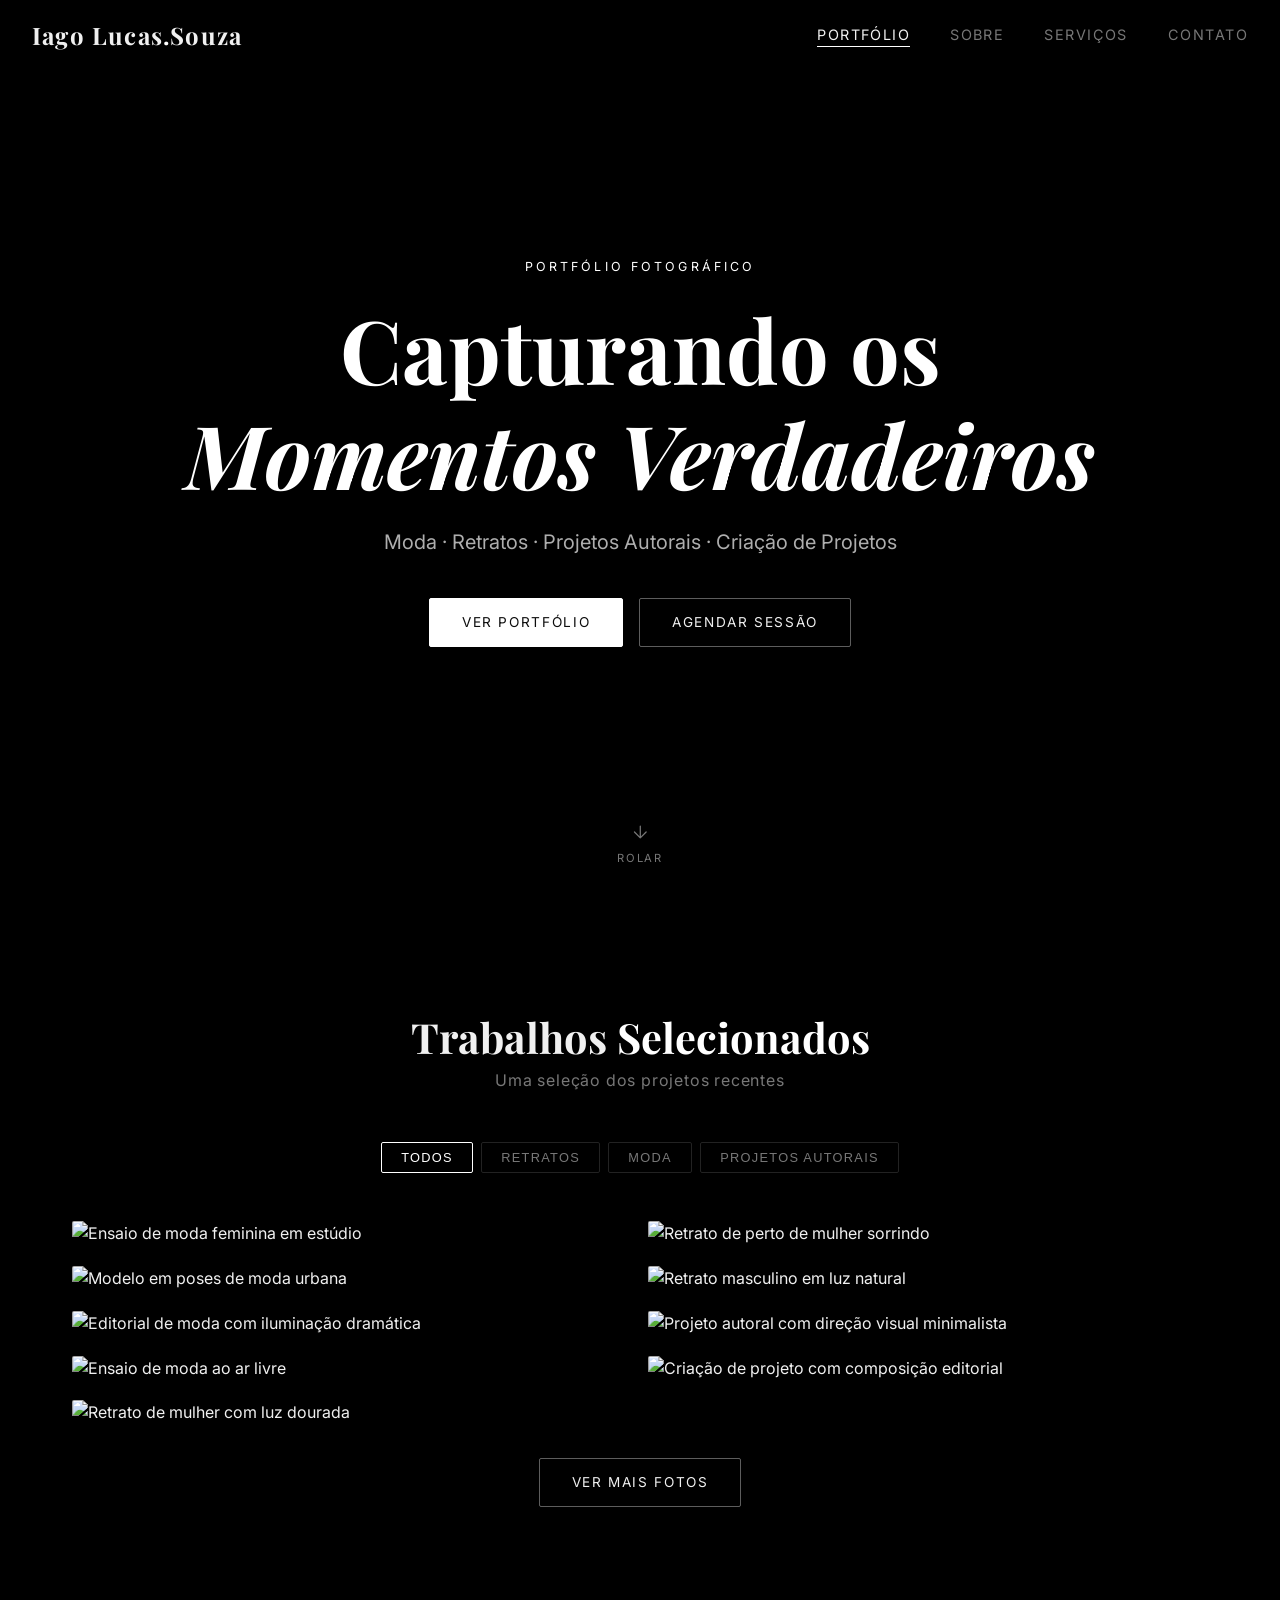
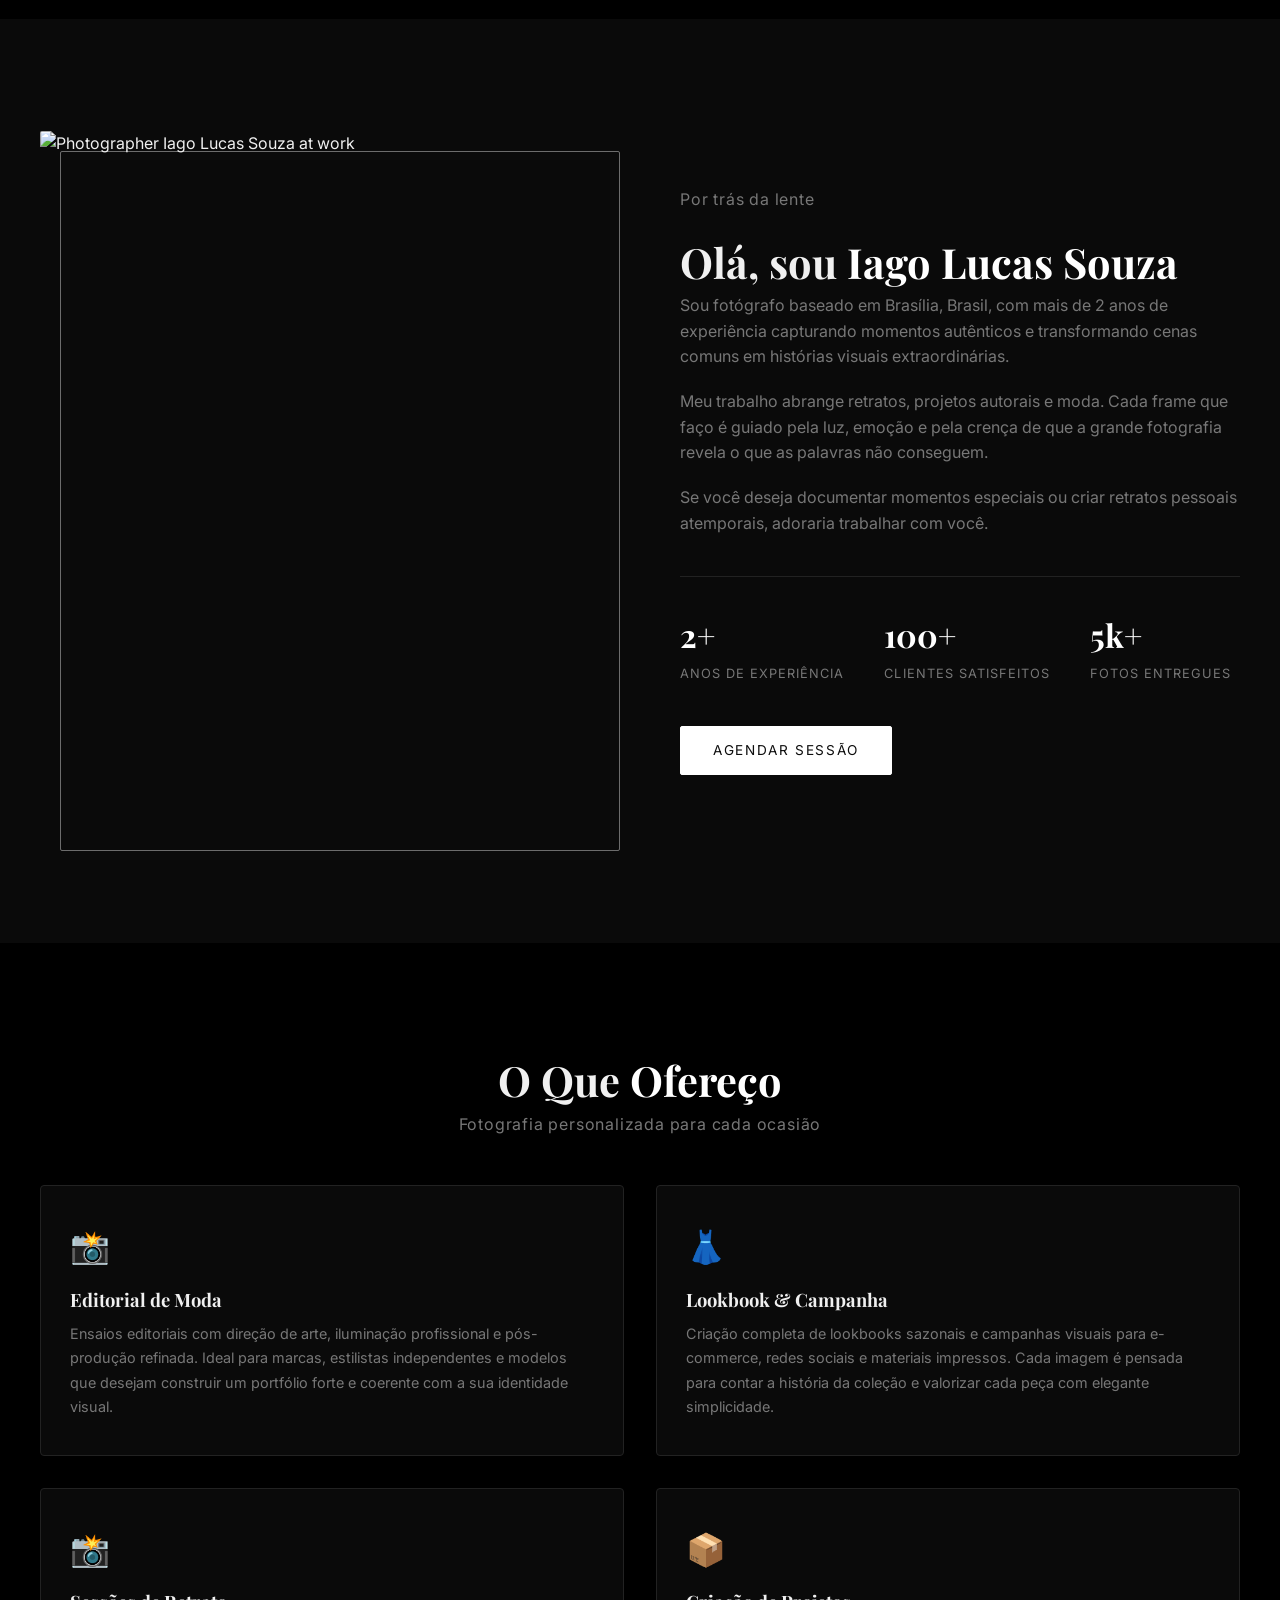
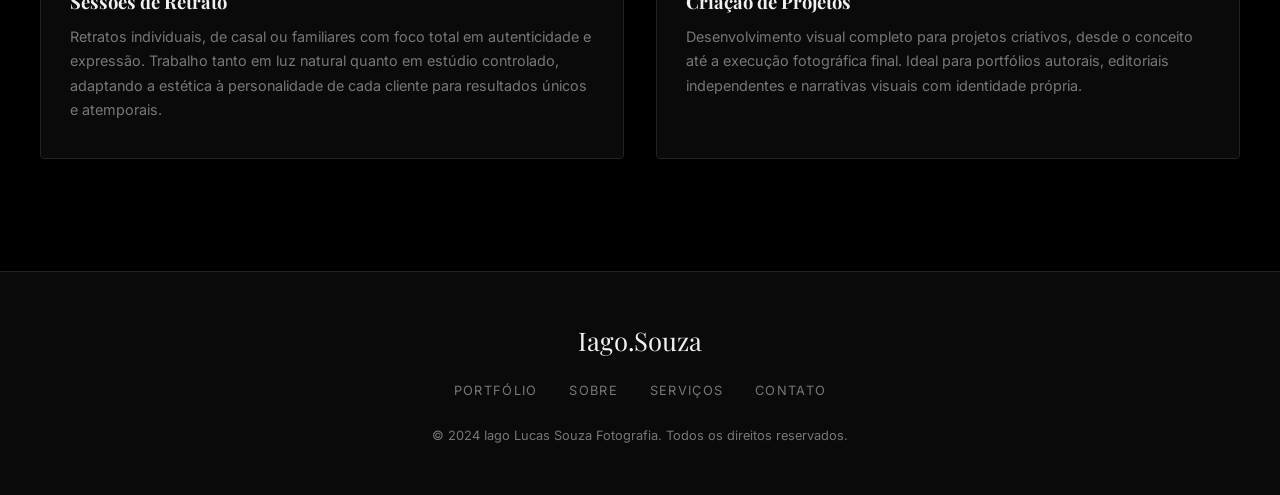
==== index.html @ e319b51b "port" ====
<!DOCTYPE html>
<html lang="pt-BR">
<head>
  <meta charset="UTF-8" />
  <meta name="viewport" content="width=device-width, initial-scale=1.0" />
  <meta name="description" content="Iago Lucas Souza Fotografia — especializado em fotografia de moda, retratos, projetos autorais e criação de projetos." />
  <title>Iago Souza Retratos</title>
  <link rel="preconnect" href="https://fonts.googleapis.com" />
  <link rel="preconnect" href="https://fonts.gstatic.com" crossorigin />
  <link href="https://fonts.googleapis.com/css2?family=Playfair+Display:ital,wght@0,700;1,400&family=Inter:wght@300;400;500&display=swap" rel="stylesheet" />
  <link rel="stylesheet" href="css/style.css" />
</head>
<body>

  <!-- ============================
       Navigation
       ============================ -->
  <nav class="navbar" id="navbar" aria-label="Navegação principal">
    <a href="index.html" class="navbar__logo">Iago Lucas<span>.</span>Souza</a>
    <ul class="navbar__links" id="navLinks" role="list">
      <li><a href="index.html" class="active">Portfólio</a></li>
      <li><a href="#about">Sobre</a></li>
      <li><a href="#services">Serviços</a></li>
      <li><a href="contact.html">Contato</a></li>
    </ul>
    <button class="navbar__toggle" id="navToggle" aria-label="Alternar menu" aria-expanded="false">
      <span></span><span></span><span></span>
    </button>
  </nav>

  <!-- ============================
       Hero
       ============================ -->
  <header class="hero" id="home">
    <div class="hero__bg" role="img" aria-label="Imagem de fundo com câmera e equipamentos fotográficos"></div>
    <div class="hero__content">
      <p class="hero__eyebrow">Portfólio Fotográfico</p>
      <h1 class="hero__title">Capturando os<br /><em>Momentos Verdadeiros</em></h1>
      <p class="hero__tagline">Moda · Retratos · Projetos Autorais · Criação de Projetos</p>
      <div class="hero__cta">
        <a href="#portfolio" class="btn btn--primary">Ver Portfólio</a>
        <a href="contact.html" class="btn btn--outline">Agendar Sessão</a>
      </div>
    </div>
    <div class="hero__scroll-hint" aria-hidden="true">
      <svg xmlns="http://www.w3.org/2000/svg" viewBox="0 0 24 24" fill="none" stroke-width="1.5" stroke-linecap="round" stroke-linejoin="round">
        <path d="M12 5v14M5 12l7 7 7-7"/>
      </svg>
      <span>Rolar</span>
    </div>
  </header>

  <!-- ============================
       Portfolio Gallery
       ============================ -->
  <section id="portfolio" aria-labelledby="portfolio-title">
    <div class="section">
      <div class="section__header">
        <h2 class="section-title" id="portfolio-title">Trabalhos <span class="accent">Selecionados</span></h2>
        <p class="section-subtitle">Uma seleção dos projetos recentes</p>
      </div>

      <div class="gallery-filter" role="group" aria-label="Filtrar galeria por categoria">
        <button class="gallery-filter__btn active" data-filter="all">Todos</button>
        <button class="gallery-filter__btn" data-filter="portrait">Retratos</button>
        <button class="gallery-filter__btn" data-filter="fashion">Moda</button>
        <button class="gallery-filter__btn" data-filter="authorial">Projetos Autorais</button>
      </div>

      <div class="gallery-grid" id="galleryGrid">

        <div class="gallery-item" data-category="fashion">
          <img src="https://images.unsplash.com/photo-1509631179647-0177331693ae?w=700&auto=format&fit=crop" alt="Ensaio de moda feminina em estúdio" loading="lazy" />
          <div class="gallery-item__overlay">
            <h3>Alta Costura</h3>
            <span>Moda</span>
          </div>
        </div>

        <div class="gallery-item" data-category="fashion">
          <img src="https://images.unsplash.com/photo-1515886657613-9f3515b0c78f?w=700&auto=format&fit=crop" alt="Modelo em poses de moda urbana" loading="lazy" />
          <div class="gallery-item__overlay">
            <h3>Moda Urbana</h3>
            <span>Moda</span>
          </div>
        </div>

        <div class="gallery-item" data-category="fashion">
          <img src="https://images.unsplash.com/photo-1469334031218-e382a71b716b?w=700&auto=format&fit=crop" alt="Editorial de moda com iluminação dramática" loading="lazy" />
          <div class="gallery-item__overlay">
            <h3>Editorial Noir</h3>
            <span>Moda</span>
          </div>
        </div>

        <div class="gallery-item" data-category="fashion">
          <img src="https://images.unsplash.com/photo-1558769132-cb1aea458c5e?w=700&auto=format&fit=crop" alt="Ensaio de moda ao ar livre" loading="lazy" />
          <div class="gallery-item__overlay">
            <h3>Moda ao Ar Livre</h3>
            <span>Moda</span>
          </div>
        </div>

        <div class="gallery-item" data-category="portrait">
          <img src="https://images.unsplash.com/photo-1531746020798-e6953c6e8e04?w=700&auto=format&fit=crop" alt="Retrato de mulher com luz dourada" loading="lazy" />
          <div class="gallery-item__overlay">
            <h3>Hora Dourada</h3>
            <span>Retrato</span>
          </div>
        </div>

        <div class="gallery-item" data-category="portrait">
          <img src="https://images.unsplash.com/photo-1438761681033-6461ffad8d80?w=700&auto=format&fit=crop" alt="Retrato de perto de mulher sorrindo" loading="lazy" />
          <div class="gallery-item__overlay">
            <h3>Radiância</h3>
            <span>Retrato</span>
          </div>
        </div>

        <div class="gallery-item" data-category="portrait">
          <img src="https://images.unsplash.com/photo-1506794778202-cad84cf45f1d?w=700&auto=format&fit=crop" alt="Retrato masculino em luz natural" loading="lazy" />
          <div class="gallery-item__overlay">
            <h3>Luz Natural</h3>
            <span>Retrato</span>
          </div>
        </div>

        <div class="gallery-item" data-category="authorial">
          <img src="https://images.unsplash.com/photo-1523275335684-37898b6baf30?w=700&auto=format&fit=crop" alt="Projeto autoral com direção visual minimalista" loading="lazy" />
          <div class="gallery-item__overlay">
            <h3>Projeto Autoral I</h3>
            <span>Projetos Autorais</span>
          </div>
        </div>

        <div class="gallery-item" data-category="authorial">
          <img src="https://images.unsplash.com/photo-1585386959984-a4155224a1ad?w=700&auto=format&fit=crop" alt="Criação de projeto com composição editorial" loading="lazy" />
          <div class="gallery-item__overlay">
            <h3>Criação de Projeto I</h3>
            <span>Criação de Projetos</span>
          </div>
        </div>

      </div><!-- /.gallery-grid -->

      <div class="portfolio-more">
        <a href="portfolio-2.html" class="btn btn--outline">Ver Mais Fotos</a>
      </div>
    </div><!-- /.section -->
  </section>

  <!-- ============================
       About Section
       ============================ -->
  <section id="about" class="about" aria-labelledby="about-title">
    <div class="about__inner">

      <div class="about__image-wrap">
        <img src="https://images.unsplash.com/photo-1542038784456-1ea8e935640e?w=800&auto=format&fit=crop" alt="Photographer Iago Lucas Souza at work" loading="lazy" />
      </div>

      <div class="about__text">
        <p class="section-subtitle">Por trás da lente</p>
        <h2 class="section-title" id="about-title">Olá, sou <span class="accent">Iago Lucas Souza</span></h2>
        <p>Sou fotógrafo baseado em Brasília, Brasil, com mais de 2 anos de experiência capturando momentos autênticos e transformando cenas comuns em histórias visuais extraordinárias.</p>
        <p>Meu trabalho abrange retratos, projetos autorais e moda. Cada frame que faço é guiado pela luz, emoção e pela crença de que a grande fotografia revela o que as palavras não conseguem.</p>
        <p>Se você deseja documentar momentos especiais ou criar retratos pessoais atemporais, adoraria trabalhar com você.</p>

        <div class="about__stats">
          <div class="about__stat">
            <strong>2+</strong>
            <span>Anos de Experiência</span>
          </div>
          <div class="about__stat">
            <strong>100+</strong>
            <span>Clientes Satisfeitos</span>
          </div>
          <div class="about__stat">
            <strong>5k+</strong>
            <span>Fotos Entregues</span>
          </div>
        </div>

        <a href="contact.html" class="btn btn--primary">Agendar Sessão</a>
      </div>

    </div>
  </section>

  <!-- ============================
       Services Section
       ============================ -->
  <section id="services" class="services" aria-labelledby="services-title">
    <div class="services__inner">
      <div class="section__header">
        <h2 class="section-title" id="services-title">O Que <span class="accent">Ofereço</span></h2>
        <p class="section-subtitle">Fotografia personalizada para cada ocasião</p>
      </div>

      <div class="services__grid">
        <div class="service-card">
          <div class="service-card__icon" aria-hidden="true">📸</div>
          <h3>Editorial de Moda</h3>
          <p>Ensaios editoriais com direção de arte, iluminação profissional e pós-produção refinada. Ideal para marcas, estilistas independentes e modelos que desejam construir um portfólio forte e coerente com a sua identidade visual.</p>
        </div>
        <div class="service-card">
          <div class="service-card__icon" aria-hidden="true">👗</div>
          <h3>Lookbook &amp; Campanha</h3>
          <p>Criação completa de lookbooks sazonais e campanhas visuais para e-commerce, redes sociais e materiais impressos. Cada imagem é pensada para contar a história da coleção e valorizar cada peça com elegante simplicidade.</p>
        </div>
        <div class="service-card">
          <div class="service-card__icon" aria-hidden="true">📸</div>
          <h3>Sessões de Retrato</h3>
          <p>Retratos individuais, de casal ou familiares com foco total em autenticidade e expressão. Trabalho tanto em luz natural quanto em estúdio controlado, adaptando a estética à personalidade de cada cliente para resultados únicos e atemporais.</p>
        </div>
        <div class="service-card">
          <div class="service-card__icon" aria-hidden="true">📦</div>
          <h3>Criação de Projetos</h3>
          <p>Desenvolvimento visual completo para projetos criativos, desde o conceito até a execução fotográfica final. Ideal para portfólios autorais, editoriais independentes e narrativas visuais com identidade própria.</p>
        </div>
      </div>
    </div>
  </section>

  <!-- ============================
       Footer
       ============================ -->
  <footer>
    <div class="footer__inner">
      <p class="footer__logo">Iago<span>.</span>Souza</p>
      <ul class="footer__links" role="list">
        <li><a href="index.html">Portfólio</a></li>
        <li><a href="#about">Sobre</a></li>
        <li><a href="#services">Serviços</a></li>
        <li><a href="contact.html">Contato</a></li>
      </ul>
      <p class="footer__copy">&copy; 2024 Iago Lucas Souza Fotografia. Todos os direitos reservados.</p>
    </div>
  </footer>

  <div class="lightbox" id="lightbox" aria-hidden="true" role="dialog" aria-label="Visualizacao de imagem em tela inteira">
    <button class="lightbox__close" id="lightboxClose" aria-label="Fechar visualizacao">&times;</button>
    <img class="lightbox__image" id="lightboxImage" src="" alt="" />
  </div>

  <script src="js/main.js"></script>
</body>
</html>
---- css/style.css ----
/* ===================================================
   Photography Portfolio — Global Styles
   =================================================== */

/* --- Reset & base --- */
*, *::before, *::after {
  box-sizing: border-box;
  margin: 0;
  padding: 0;
}

:root {
  --color-bg: #000000;
  --color-surface: #0a0a0a;
  --color-accent: #ffffff;
  --color-text: #f0f0f0;
  --color-muted: #777;
  --color-border: #222222;
  --font-heading: 'Playfair Display', Georgia, serif;
  --font-body: 'Inter', 'Helvetica Neue', Arial, sans-serif;
  --max-width: 1200px;
  --nav-height: 70px;
  --transition: 0.3s ease;
}

html {
  scroll-behavior: smooth;
}

body {
  background-color: var(--color-bg);
  color: var(--color-text);
  font-family: var(--font-body);
  font-size: 16px;
  line-height: 1.6;
  min-height: 100vh;
}

img {
  display: block;
  max-width: 100%;
}

a {
  color: inherit;
  text-decoration: none;
}

ul {
  list-style: none;
}

/* ===================================================
   Typography helpers
   =================================================== */
h1, h2, h3, h4 {
  font-family: var(--font-heading);
  font-weight: 700;
  line-height: 1.2;
}

.section-title {
  font-size: clamp(1.8rem, 4vw, 2.6rem);
  color: var(--color-text);
  margin-bottom: 0.4rem;
}

.section-subtitle {
  color: var(--color-muted);
  font-size: 1rem;
  margin-bottom: 3rem;
  letter-spacing: 0.05em;
}

.accent {
  color: var(--color-accent);
}

/* ===================================================
   Navigation
   =================================================== */
.navbar {
  position: fixed;
  top: 0;
  left: 0;
  width: 100%;
  height: var(--nav-height);
  display: flex;
  align-items: center;
  justify-content: space-between;
  padding: 0 2rem;
  z-index: 1000;
  transition: background var(--transition), box-shadow var(--transition);
}

.navbar.scrolled {
  background: rgba(0, 0, 0, 0.97);
  box-shadow: 0 2px 24px rgba(0,0,0,0.9);
}

.navbar__logo {
  font-family: var(--font-heading);
  font-size: 1.5rem;
  font-weight: 700;
  letter-spacing: 0.05em;
  color: var(--color-text);
}

.navbar__logo span {
  color: var(--color-accent);
}

.navbar__links {
  display: flex;
  gap: 2.5rem;
  align-items: center;
}

.navbar__links a {
  font-size: 0.9rem;
  letter-spacing: 0.1em;
  text-transform: uppercase;
  color: var(--color-muted);
  transition: color var(--transition);
  position: relative;
}

.navbar__links a::after {
  content: '';
  position: absolute;
  bottom: -4px;
  left: 0;
  width: 0;
  height: 1px;
  background: var(--color-accent);
  transition: width var(--transition);
}

.navbar__links a:hover,
.navbar__links a.active {
  color: var(--color-text);
}

.navbar__links a:hover::after,
.navbar__links a.active::after {
  width: 100%;
}

/* Hamburger */
.navbar__toggle {
  display: none;
  flex-direction: column;
  gap: 5px;
  cursor: pointer;
  background: none;
  border: none;
  padding: 4px;
}

.navbar__toggle span {
  display: block;
  width: 24px;
  height: 2px;
  background: var(--color-text);
  transition: transform var(--transition), opacity var(--transition);
}

.navbar__toggle.open span:nth-child(1) {
  transform: translateY(7px) rotate(45deg);
}

.navbar__toggle.open span:nth-child(2) {
  opacity: 0;
}

.navbar__toggle.open span:nth-child(3) {
  transform: translateY(-7px) rotate(-45deg);
}

/* ===================================================
   Hero Section
   =================================================== */
.hero {
  position: relative;
  height: 100vh;
  min-height: 560px;
  display: flex;
  align-items: center;
  justify-content: center;
  overflow: hidden;
  text-align: center;
}

.hero__bg {
  position: absolute;
  inset: 0;
  background:
    linear-gradient(to bottom, rgba(0,0,0,0.45) 0%, rgba(0,0,0,0.65) 60%, rgba(0,0,0,0.97) 100%),
    url('https://images.unsplash.com/photo-1516035069371-29a1b244cc32?w=1600&auto=format&fit=crop') center/cover no-repeat;
}

.hero__content {
  position: relative;
  z-index: 1;
  padding: 0 1.5rem;
}

.hero__eyebrow {
  display: inline-block;
  font-size: 0.78rem;
  letter-spacing: 0.25em;
  text-transform: uppercase;
  color: var(--color-accent);
  margin-bottom: 1.2rem;
}

.hero__title {
  font-size: clamp(2.8rem, 8vw, 5.5rem);
  color: #fff;
  margin-bottom: 1.2rem;
}

.hero__tagline {
  font-size: clamp(1rem, 2.5vw, 1.25rem);
  color: rgba(232,232,232,0.75);
  max-width: 520px;
  margin: 0 auto 2.5rem;
}

.hero__cta {
  display: inline-flex;
  gap: 1rem;
  flex-wrap: wrap;
  justify-content: center;
}

.btn {
  display: inline-block;
  padding: 0.8rem 2rem;
  font-size: 0.85rem;
  font-family: var(--font-body);
  letter-spacing: 0.12em;
  text-transform: uppercase;
  border-radius: 2px;
  cursor: pointer;
  transition: background var(--transition), color var(--transition), border-color var(--transition);
}

.btn--primary {
  background: var(--color-accent);
  color: #0d0d0d;
  border: 1px solid var(--color-accent);
}

.btn--primary:hover {
  background: #e0e0e0;
  border-color: #e0e0e0;
}

.btn--outline {
  background: transparent;
  color: var(--color-text);
  border: 1px solid rgba(232,232,232,0.4);
}

.btn--outline:hover {
  border-color: var(--color-text);
}

.hero__scroll-hint {
  position: absolute;
  bottom: 2rem;
  left: 50%;
  transform: translateX(-50%);
  display: flex;
  flex-direction: column;
  align-items: center;
  gap: 0.5rem;
  color: var(--color-muted);
  font-size: 0.7rem;
  letter-spacing: 0.15em;
  text-transform: uppercase;
  animation: bounce 2s infinite;
}

.hero__scroll-hint svg {
  width: 20px;
  height: 20px;
  stroke: var(--color-muted);
}

@keyframes bounce {
  0%, 100% { transform: translateX(-50%) translateY(0); }
  50%       { transform: translateX(-50%) translateY(6px); }
}

/* ===================================================
   Portfolio / Gallery Section
   =================================================== */
.section {
  padding: 7rem 2rem;
  max-width: var(--max-width);
  margin: 0 auto;
}

.section--full {
  max-width: 100%;
  padding-left: 2rem;
  padding-right: 2rem;
}

.section__header {
  text-align: center;
  margin-bottom: 0;
}

/* Filter tabs */
.gallery-filter {
  display: flex;
  justify-content: center;
  gap: 0.5rem;
  flex-wrap: wrap;
  margin-bottom: 3rem;
}

.gallery-filter__btn {
  padding: 0.45rem 1.2rem;
  font-size: 0.8rem;
  letter-spacing: 0.1em;
  text-transform: uppercase;
  background: none;
  border: 1px solid var(--color-border);
  color: var(--color-muted);
  border-radius: 2px;
  cursor: pointer;
  transition: all var(--transition);
}

.gallery-filter__btn:hover,
.gallery-filter__btn.active {
  border-color: var(--color-accent);
  color: var(--color-accent);
}

/* Masonry grid */
.gallery-grid {
  columns: 2;
  column-gap: 1rem;
}

.gallery-item {
  break-inside: avoid;
  position: relative;
  margin-bottom: 1.2rem;
  overflow: hidden;
  border-radius: 2px;
  cursor: pointer;
}

.gallery-item img {
  width: 100%;
  height: auto;
  display: block;
  cursor: zoom-in;
  transition: transform 0.5s ease;
}

.gallery-item__overlay {
  position: absolute;
  inset: 0;
  background: rgba(0,0,0,0);
  display: flex;
  flex-direction: column;
  align-items: center;
  justify-content: center;
  gap: 0.3rem;
  pointer-events: none;
  transition: background 0.4s ease;
}

.gallery-item__overlay h3 {
  font-family: var(--font-heading);
  font-size: 1.1rem;
  color: #fff;
  opacity: 0;
  transform: translateY(8px);
  transition: opacity 0.3s ease, transform 0.3s ease;
}

.gallery-item__overlay span {
  font-size: 0.75rem;
  letter-spacing: 0.12em;
  text-transform: uppercase;
  color: var(--color-accent);
  opacity: 0;
  transform: translateY(8px);
  transition: opacity 0.3s ease 0.05s, transform 0.3s ease 0.05s;
}

.gallery-item:hover img {
  transform: scale(1.04);
}

.gallery-item:hover .gallery-item__overlay {
  background: rgba(0,0,0,0.6);
}

.gallery-item:hover .gallery-item__overlay h3,
.gallery-item:hover .gallery-item__overlay span {
  opacity: 1;
  transform: translateY(0);
}

.portfolio-more {
  display: flex;
  justify-content: center;
  margin-top: 2rem;
}

/* Fullscreen lightbox */
body.lightbox-open {
  overflow: hidden;
}

.lightbox {
  position: fixed;
  inset: 0;
  z-index: 2000;
  display: flex;
  align-items: center;
  justify-content: center;
  padding: 2rem;
  background: rgba(0, 0, 0, 0.95);
  opacity: 0;
  visibility: hidden;
  transition: opacity var(--transition), visibility var(--transition);
}

.lightbox.open {
  opacity: 1;
  visibility: visible;
}

.lightbox__image {
  max-width: min(92vw, 1400px);
  max-height: 88vh;
  width: auto;
  height: auto;
  object-fit: contain;
  border: 1px solid var(--color-border);
  box-shadow: 0 20px 60px rgba(0, 0, 0, 0.7);
}

.lightbox__close {
  position: absolute;
  top: 1rem;
  right: 1rem;
  width: 44px;
  height: 44px;
  border: 1px solid var(--color-border);
  background: transparent;
  color: var(--color-text);
  font-size: 1.8rem;
  line-height: 1;
  cursor: pointer;
  transition: border-color var(--transition), color var(--transition);
}

.lightbox__close:hover {
  border-color: var(--color-accent);
  color: var(--color-accent);
}

/* ===================================================
   About Section
   =================================================== */
.about {
  padding: 7rem 2rem;
  background: var(--color-surface);
}

.about__inner {
  max-width: var(--max-width);
  margin: 0 auto;
  display: grid;
  grid-template-columns: 1fr 1fr;
  gap: 5rem;
  align-items: center;
}

.about__image-wrap {
  position: relative;
}

.about__image-wrap img {
  width: 100%;
  border-radius: 2px;
  object-fit: cover;
  aspect-ratio: 4/5;
}

.about__image-wrap::before {
  content: '';
  position: absolute;
  top: 20px;
  left: 20px;
  right: -20px;
  bottom: -20px;
  border: 1px solid var(--color-accent);
  border-radius: 2px;
  z-index: 0;
  opacity: 0.4;
}

.about__image-wrap img {
  position: relative;
  z-index: 1;
}

.about__text .section-subtitle {
  margin-bottom: 1.5rem;
}

.about__text p {
  color: var(--color-muted);
  margin-bottom: 1.2rem;
  font-size: 1rem;
}

.about__stats {
  display: flex;
  gap: 2.5rem;
  margin: 2.5rem 0;
  padding-top: 2rem;
  border-top: 1px solid var(--color-border);
}

.about__stat strong {
  display: block;
  font-size: 2rem;
  font-family: var(--font-heading);
  color: var(--color-accent);
}

.about__stat span {
  font-size: 0.8rem;
  letter-spacing: 0.08em;
  text-transform: uppercase;
  color: var(--color-muted);
}

/* ===================================================
   Services / Specialties
   =================================================== */
.services {
  padding: 7rem 2rem;
}

.services__inner {
  max-width: var(--max-width);
  margin: 0 auto;
}

.services__grid {
  display: grid;
  grid-template-columns: repeat(2, 1fr);
  gap: 2rem;
  margin-top: 3rem;
}

.service-card {
  background: var(--color-surface);
  border: 1px solid var(--color-border);
  border-radius: 4px;
  padding: 2.2rem 1.8rem;
  transition: border-color var(--transition), transform var(--transition);
}

.service-card:hover {
  border-color: var(--color-accent);
  transform: translateY(-4px);
}

.service-card__icon {
  font-size: 2rem;
  margin-bottom: 1rem;
}

.service-card h3 {
  font-size: 1.15rem;
  margin-bottom: 0.7rem;
  color: var(--color-text);
}

.service-card p {
  font-size: 0.9rem;
  color: var(--color-muted);
  line-height: 1.7;
}

/* ===================================================
   Footer
   =================================================== */
footer {
  background: var(--color-surface);
  border-top: 1px solid var(--color-border);
  padding: 3rem 2rem;
  text-align: center;
}

.footer__inner {
  max-width: var(--max-width);
  margin: 0 auto;
}

.footer__logo {
  font-family: var(--font-heading);
  font-size: 1.6rem;
  color: var(--color-text);
  margin-bottom: 1rem;
}

.footer__logo span {
  color: var(--color-accent);
}

.footer__links {
  display: flex;
  justify-content: center;
  gap: 2rem;
  margin-bottom: 1.5rem;
  flex-wrap: wrap;
}

.footer__links a {
  font-size: 0.8rem;
  letter-spacing: 0.1em;
  text-transform: uppercase;
  color: var(--color-muted);
  transition: color var(--transition);
}

.footer__links a:hover {
  color: var(--color-accent);
}

.footer__copy {
  font-size: 0.8rem;
  color: var(--color-muted);
}

/* ===================================================
   Contact page — specific styles
   =================================================== */
.contact-page {
  padding-top: calc(var(--nav-height) + 5rem);
  padding-bottom: 7rem;
}

.contact-page__inner {
  max-width: var(--max-width);
  margin: 0 auto;
  padding: 0 2rem;
  display: grid;
  grid-template-columns: 1fr 1.4fr;
  gap: 5rem;
  align-items: start;
}

.contact-info h1 {
  font-size: clamp(2rem, 5vw, 3.2rem);
  margin-bottom: 1rem;
}

.contact-info p {
  color: var(--color-muted);
  margin-bottom: 2.5rem;
  max-width: 380px;
  line-height: 1.8;
}

.contact-info__list {
  display: flex;
  flex-direction: column;
  gap: 1.4rem;
}

.contact-info__item {
  display: flex;
  gap: 1rem;
  align-items: flex-start;
}

.contact-info__icon {
  flex-shrink: 0;
  width: 42px;
  height: 42px;
  background: var(--color-surface);
  border: 1px solid var(--color-border);
  border-radius: 50%;
  display: flex;
  align-items: center;
  justify-content: center;
  font-size: 1.1rem;
  margin-top: 2px;
}

.contact-info__detail strong {
  display: block;
  font-size: 0.8rem;
  letter-spacing: 0.1em;
  text-transform: uppercase;
  color: var(--color-muted);
  margin-bottom: 0.15rem;
}

.contact-info__detail a,
.contact-info__detail span {
  color: var(--color-text);
  font-size: 0.97rem;
  transition: color var(--transition);
}

.contact-info__detail a:hover {
  color: var(--color-accent);
}

/* Socials */
.contact-socials {
  display: flex;
  gap: 1rem;
  margin-top: 2.5rem;
}

.social-btn {
  display: inline-flex;
  align-items: center;
  justify-content: center;
  width: 42px;
  height: 42px;
  background: var(--color-surface);
  border: 1px solid var(--color-border);
  border-radius: 50%;
  font-size: 1.1rem;
  transition: border-color var(--transition), background var(--transition);
}

.social-btn:hover {
  border-color: var(--color-accent);
  background: rgba(255,255,255,0.06);
}

/* Contact form */
.contact-form-wrap {
  background: var(--color-surface);
  border: 1px solid var(--color-border);
  border-radius: 6px;
  padding: 3rem 2.5rem;
}

.contact-form-wrap h2 {
  font-size: 1.5rem;
  margin-bottom: 0.4rem;
}

.contact-form-wrap .form-intro {
  color: var(--color-muted);
  font-size: 0.9rem;
  margin-bottom: 2rem;
}

.form-group {
  margin-bottom: 1.5rem;
}

.form-row {
  display: grid;
  grid-template-columns: 1fr 1fr;
  gap: 1rem;
}

label {
  display: block;
  font-size: 0.78rem;
  letter-spacing: 0.1em;
  text-transform: uppercase;
  color: var(--color-muted);
  margin-bottom: 0.5rem;
}

input[type="text"],
input[type="email"],
input[type="tel"],
select,
textarea {
  width: 100%;
  background: var(--color-bg);
  border: 1px solid var(--color-border);
  border-radius: 3px;
  padding: 0.8rem 1rem;
  color: var(--color-text);
  font-family: var(--font-body);
  font-size: 0.95rem;
  outline: none;
  transition: border-color var(--transition);
  appearance: none;
  -webkit-appearance: none;
}

input:focus,
select:focus,
textarea:focus {
  border-color: var(--color-accent);
}

input::placeholder,
textarea::placeholder {
  color: var(--color-muted);
  opacity: 0.6;
}

select {
  background-image: url("data:image/svg+xml,%3Csvg xmlns='http://www.w3.org/2000/svg' width='12' height='12' viewBox='0 0 24 24' fill='none' stroke='%23888' stroke-width='2'%3E%3Cpath d='M6 9l6 6 6-6'/%3E%3C/svg%3E");
  background-repeat: no-repeat;
  background-position: right 1rem center;
  padding-right: 2.5rem;
  cursor: pointer;
}

select option {
  background: var(--color-surface);
}

textarea {
  resize: vertical;
  min-height: 130px;
}

.form-submit {
  margin-top: 0.5rem;
}

.form-submit .btn {
  width: 100%;
  text-align: center;
}

/* Form success message */
.form-success {
  display: none;
  text-align: center;
  padding: 2rem 1rem;
  color: var(--color-accent);
  font-family: var(--font-heading);
  font-size: 1.2rem;
}

/* ===================================================
   Responsive
   =================================================== */
@media (max-width: 900px) {
  .gallery-grid {
    columns: 2;
  }

  .about__inner {
    grid-template-columns: 1fr;
    gap: 3rem;
  }

  .about__image-wrap {
    max-width: 480px;
    margin: 0 auto;
  }

  .contact-page__inner {
    grid-template-columns: 1fr;
    gap: 3rem;
  }
}

@media (max-width: 600px) {
  .navbar__links {
    display: none;
    flex-direction: column;
    position: fixed;
    top: var(--nav-height);
    left: 0;
    width: 100%;
    background: rgba(0,0,0,0.99);
    padding: 2rem;
    gap: 1.5rem;
    border-top: 1px solid var(--color-border);
  }

  .navbar__links.open {
    display: flex;
  }

  .navbar__toggle {
    display: flex;
  }

  .gallery-grid {
    columns: 1;
  }

  .form-row {
    grid-template-columns: 1fr;
  }

  .about__stats {
    gap: 1.5rem;
  }

  .contact-form-wrap {
    padding: 2rem 1.5rem;
  }

  .lightbox {
    padding: 1rem;
  }

  .lightbox__close {
    top: 0.6rem;
    right: 0.6rem;
  }
}
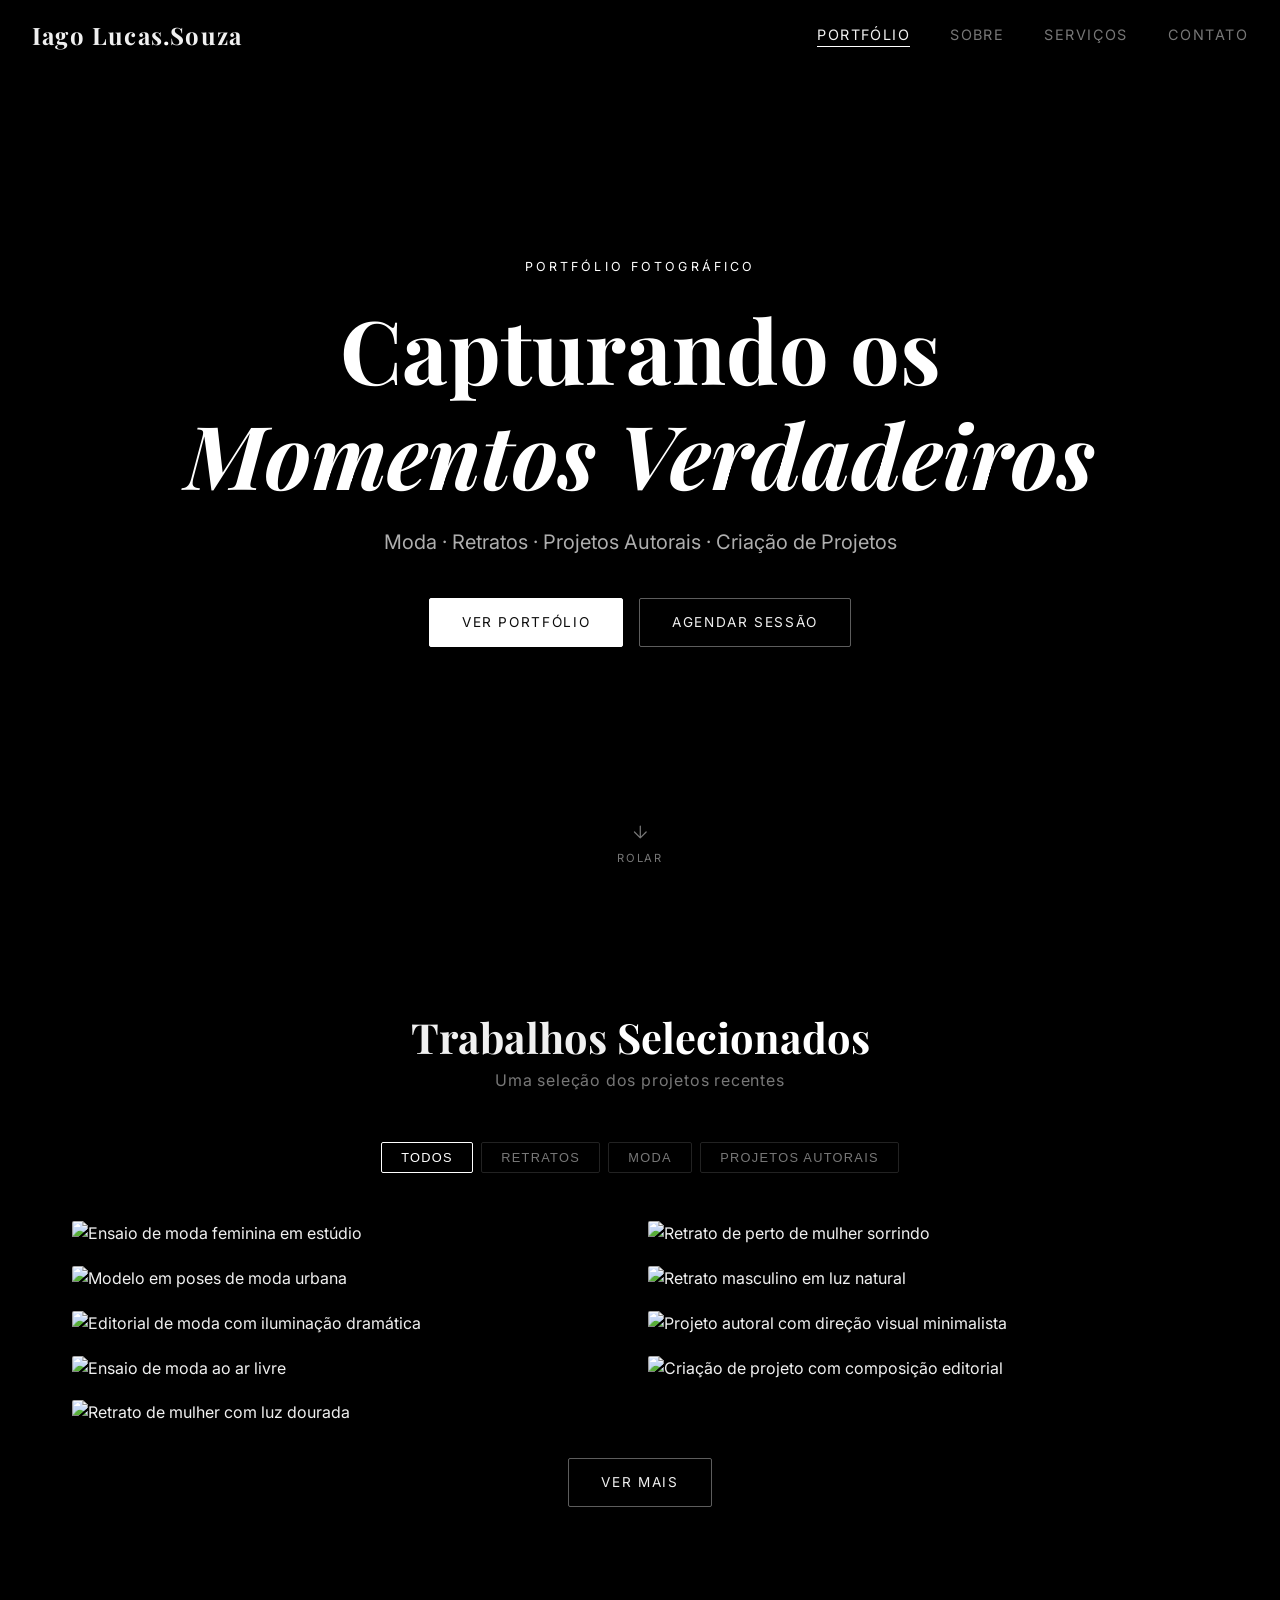
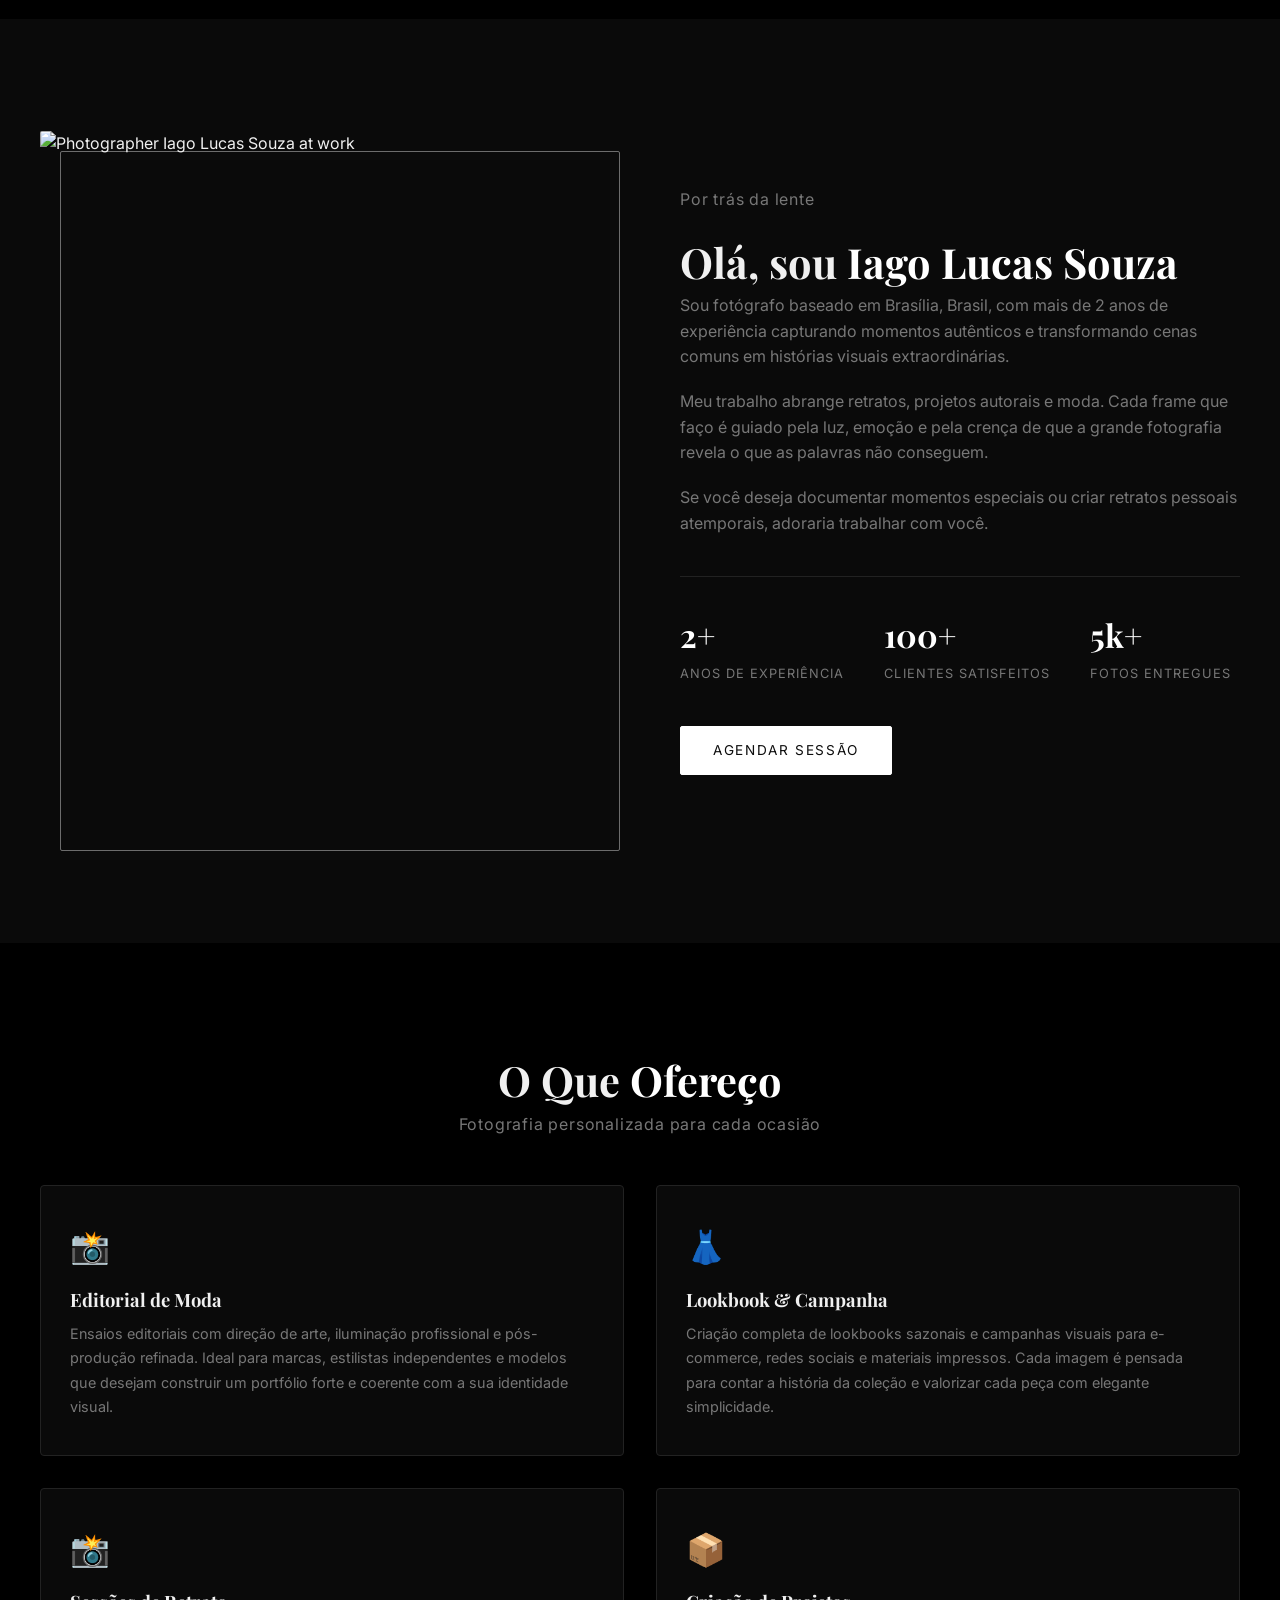
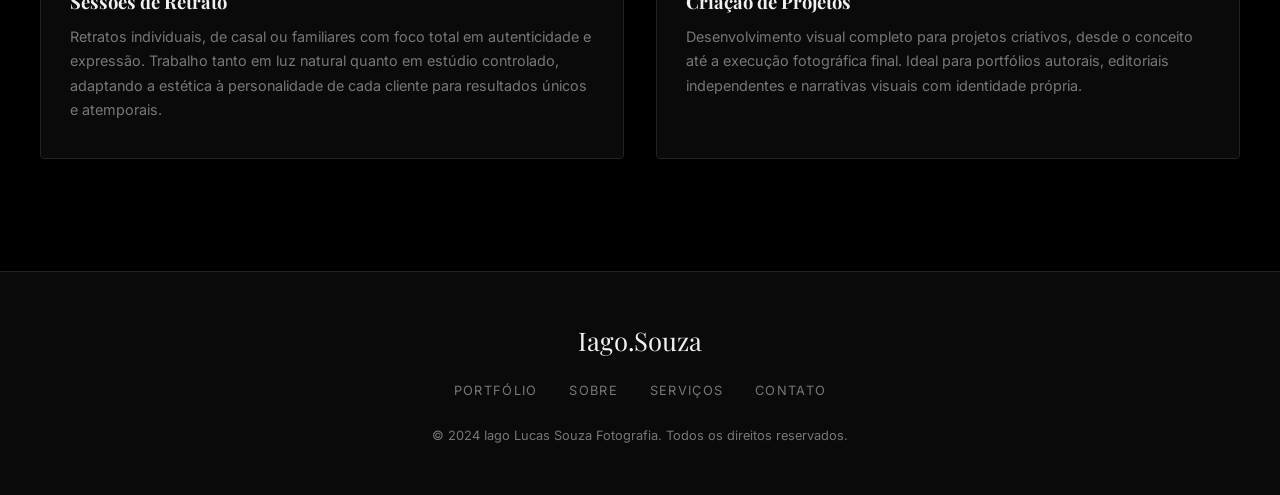
==== commit 134ee95b: "Update index.html" ====
--- a/index.html
+++ b/index.html
@@ -38,7 +38,7 @@
       <h1 class="hero__title">Capturando os<br /><em>Momentos Verdadeiros</em></h1>
       <p class="hero__tagline">Moda · Retratos · Projetos Autorais · Criação de Projetos</p>
       <div class="hero__cta">
-        <a href="#portfolio" class="btn btn--primary">Ver Portfólio</a>
+        <a href="portfolio-2.html" class="btn btn--primary">Ver Portfólio</a>
         <a href="contact.html" class="btn btn--outline">Agendar Sessão</a>
       </div>
     </div>
@@ -144,7 +144,7 @@
       </div><!-- /.gallery-grid -->
 
       <div class="portfolio-more">
-        <a href="portfolio-2.html" class="btn btn--outline">Ver Mais Fotos</a>
+        <a href="portfolio-2.html" class="btn btn--outline">Ver Mais</a>
       </div>
     </div><!-- /.section -->
   </section>
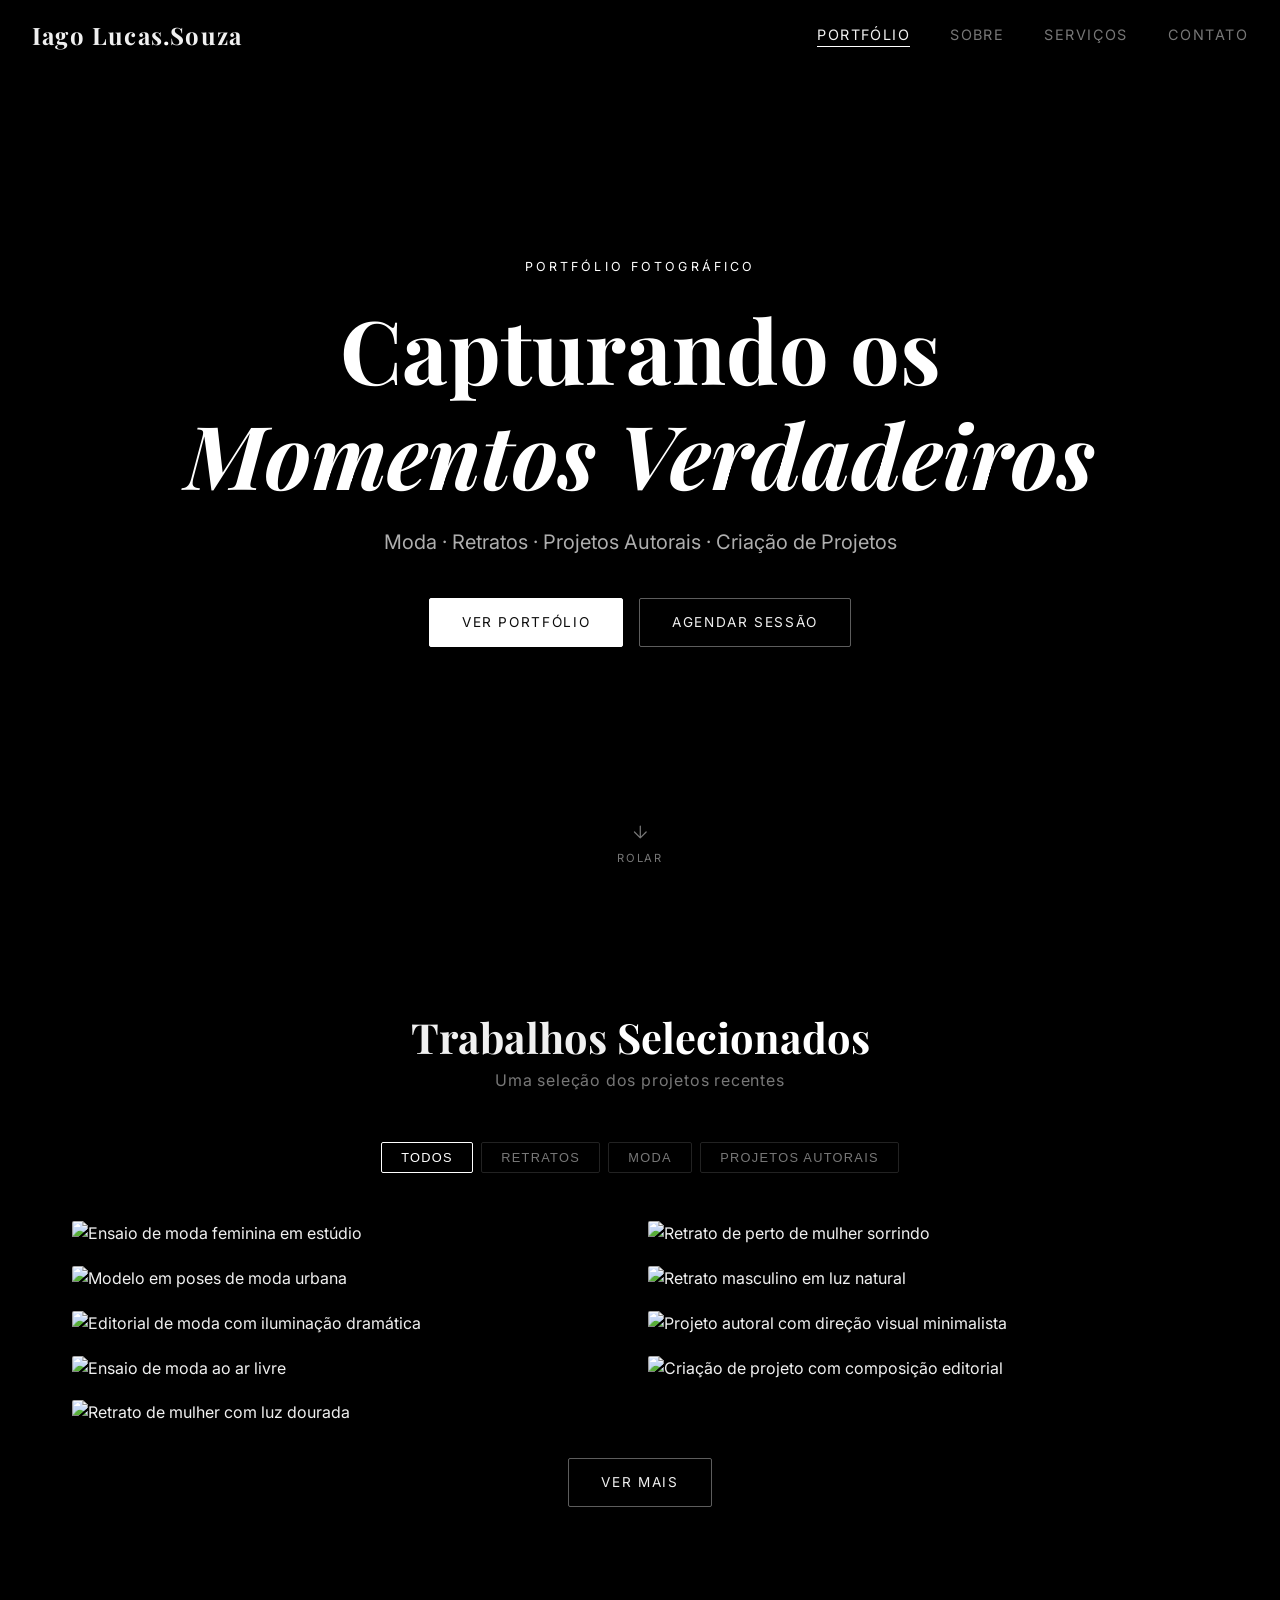
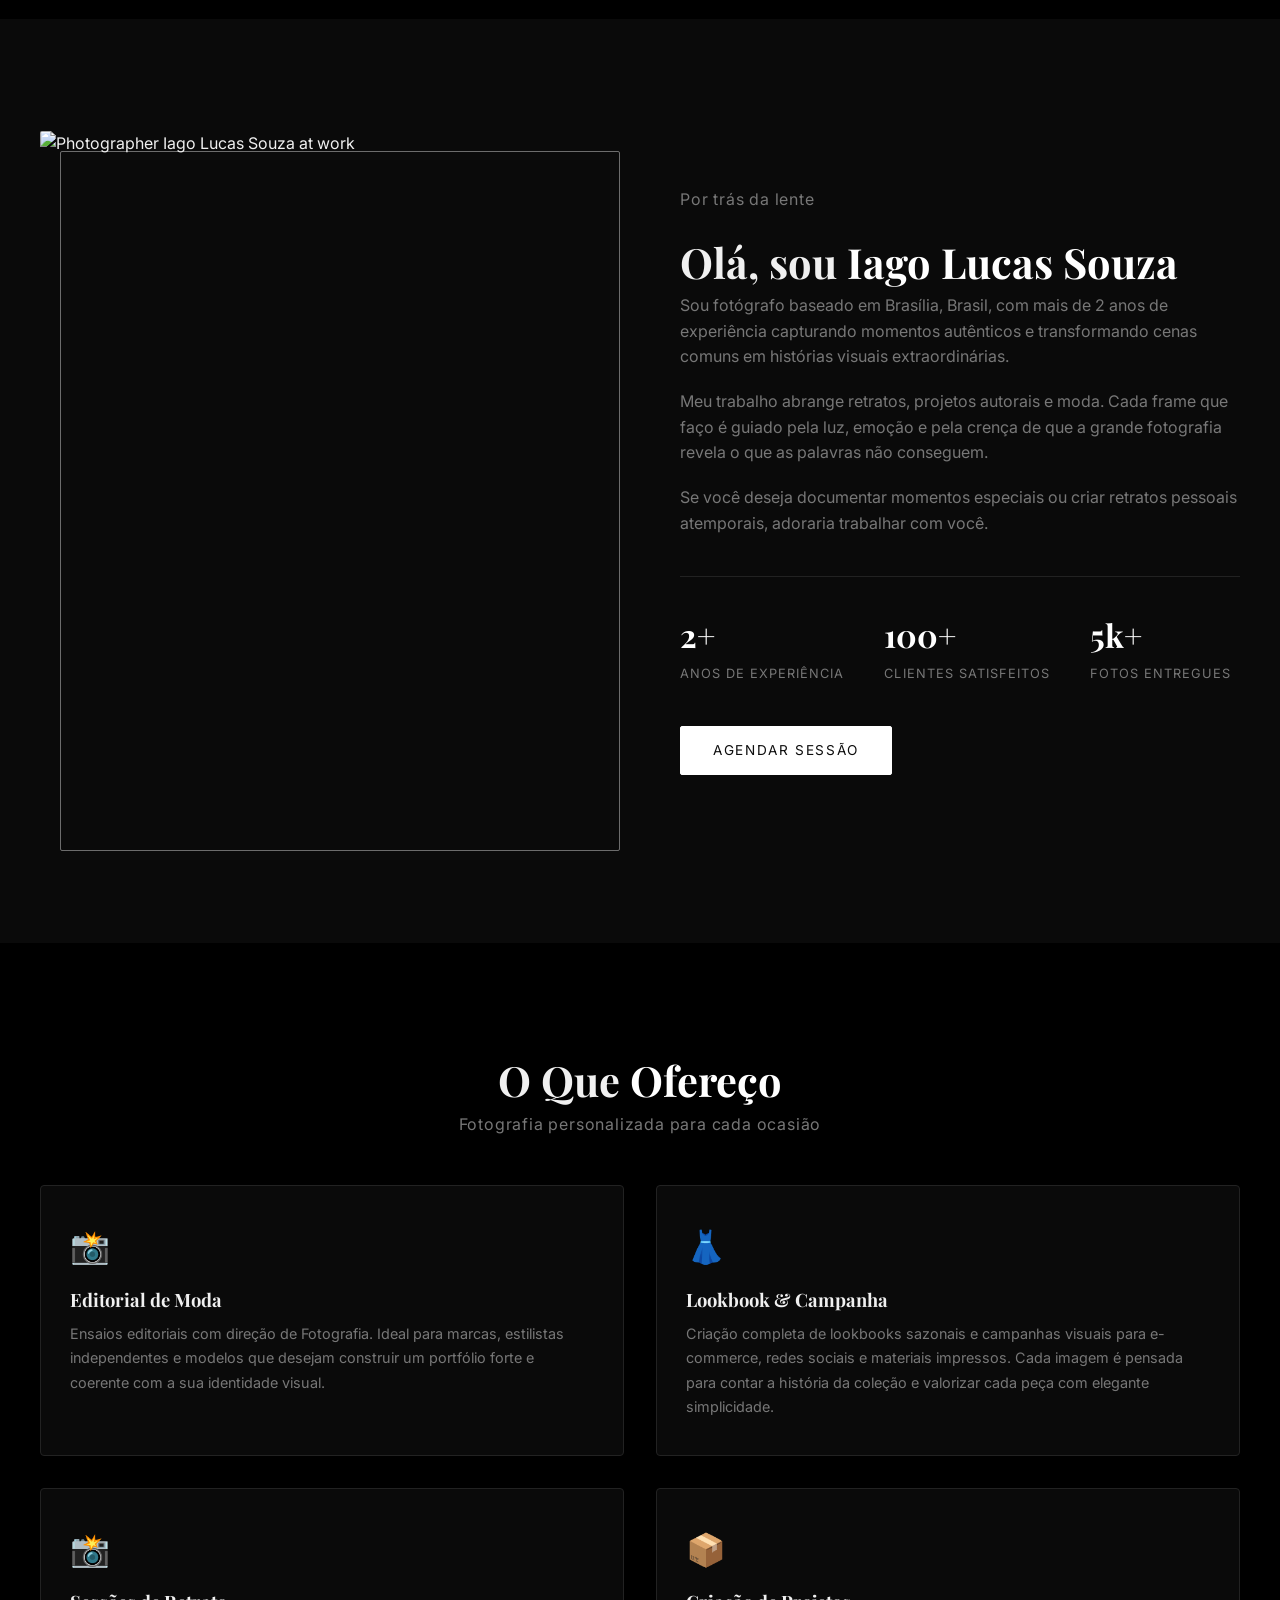
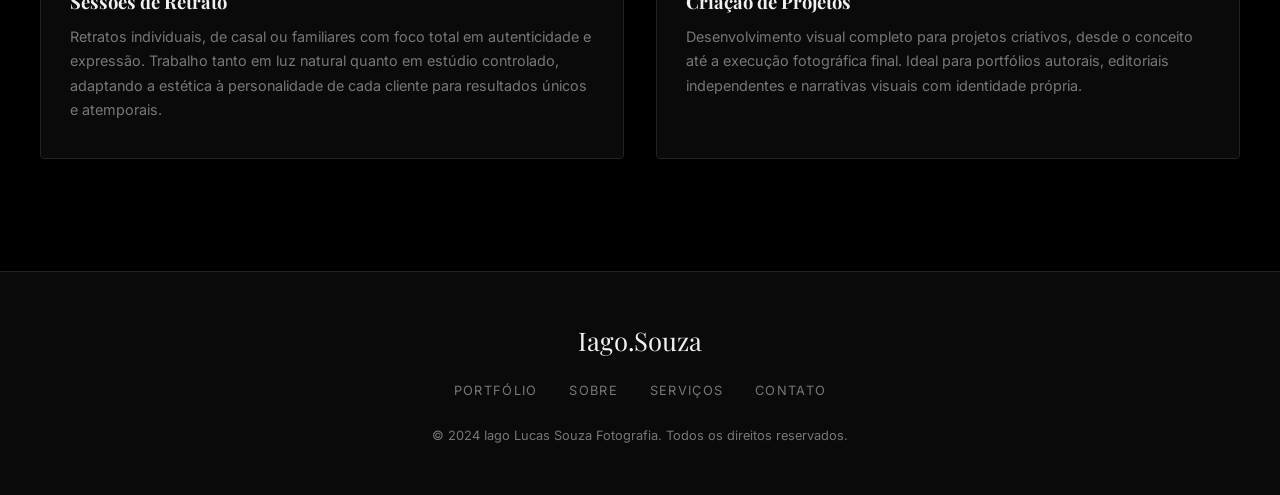
==== commit 9ec655e6: "Update index.html" ====
--- a/index.html
+++ b/index.html
@@ -18,7 +18,7 @@
   <nav class="navbar" id="navbar" aria-label="Navegação principal">
     <a href="index.html" class="navbar__logo">Iago Lucas<span>.</span>Souza</a>
     <ul class="navbar__links" id="navLinks" role="list">
-      <li><a href="index.html" class="active">Portfólio</a></li>
+      <li><a href="portfolio-2.html" class="active">Portfólio</a></li>
       <li><a href="#about">Sobre</a></li>
       <li><a href="#services">Serviços</a></li>
       <li><a href="contact.html">Contato</a></li>
@@ -201,7 +201,7 @@
         <div class="service-card">
           <div class="service-card__icon" aria-hidden="true">📸</div>
           <h3>Editorial de Moda</h3>
-          <p>Ensaios editoriais com direção de arte, iluminação profissional e pós-produção refinada. Ideal para marcas, estilistas independentes e modelos que desejam construir um portfólio forte e coerente com a sua identidade visual.</p>
+          <p>Ensaios editoriais com direção de Fotografia. Ideal para marcas, estilistas independentes e modelos que desejam construir um portfólio forte e coerente com a sua identidade visual.</p>
         </div>
         <div class="service-card">
           <div class="service-card__icon" aria-hidden="true">👗</div>
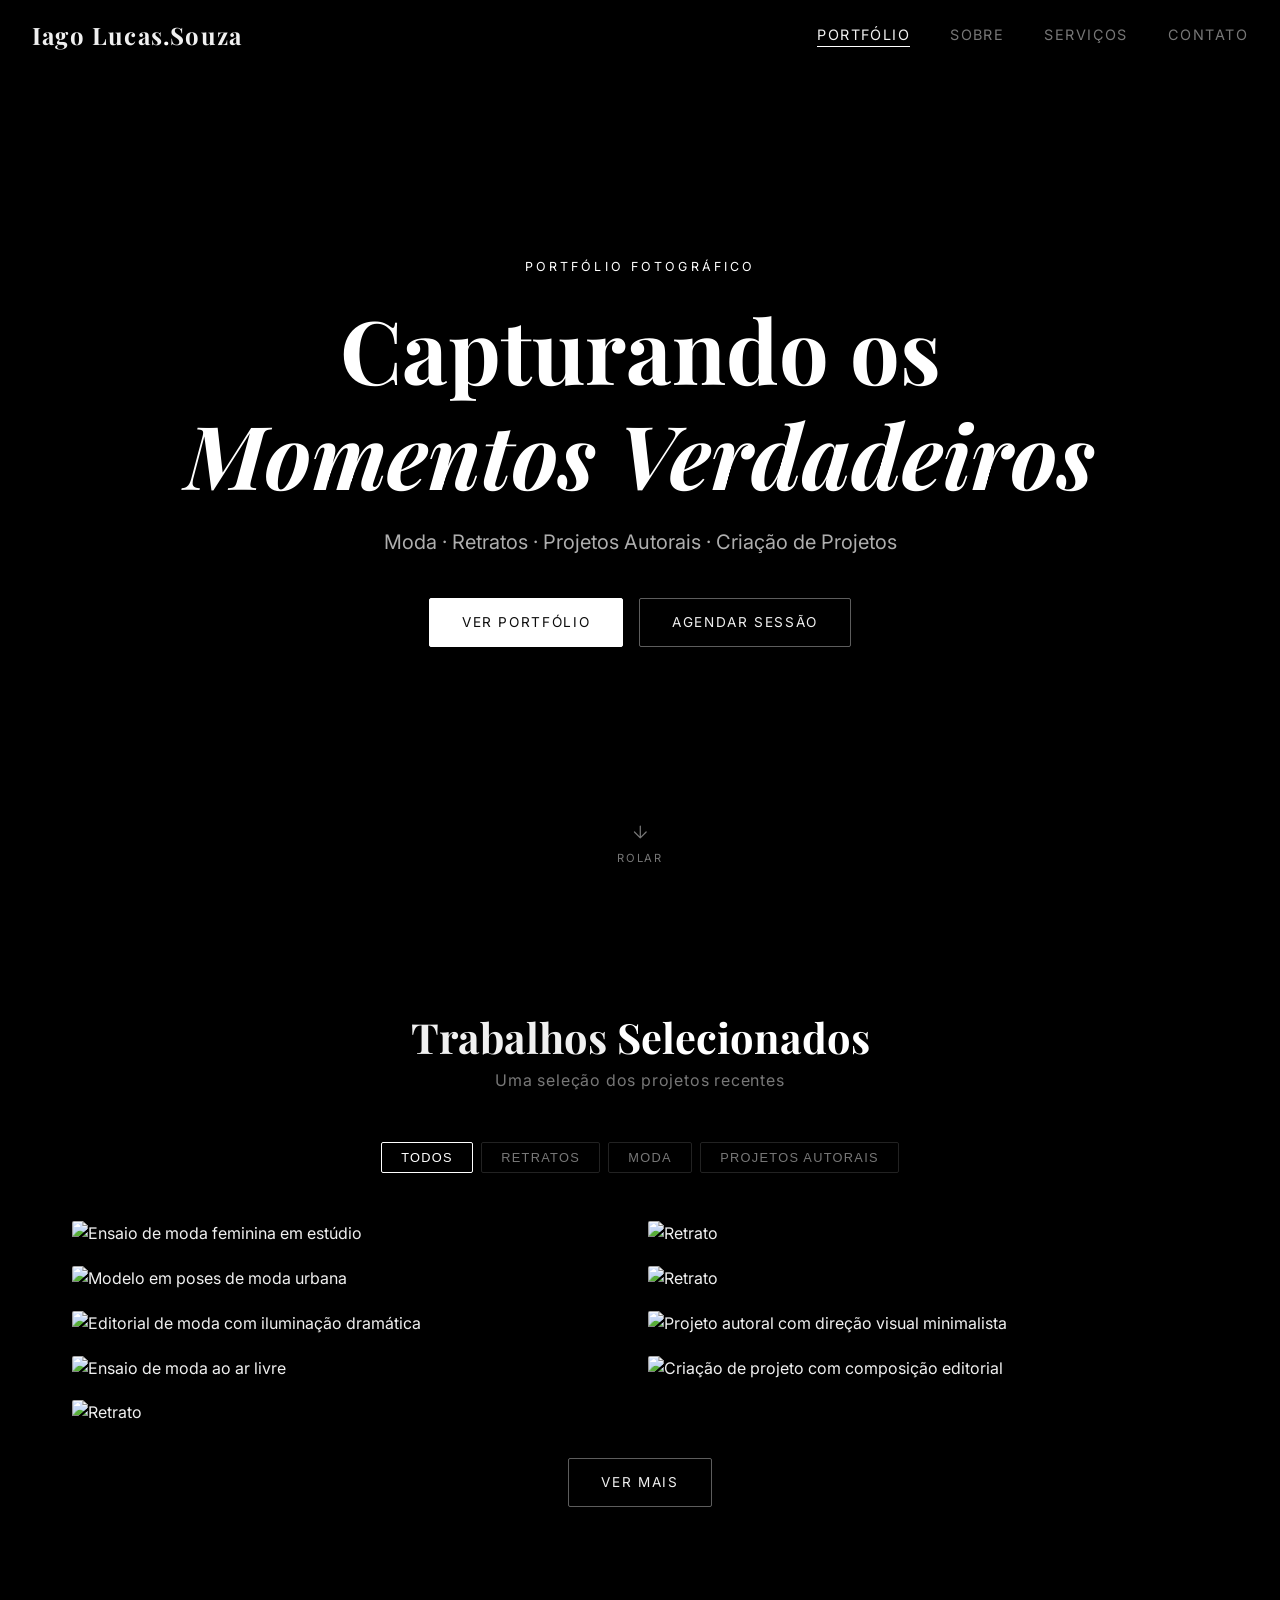
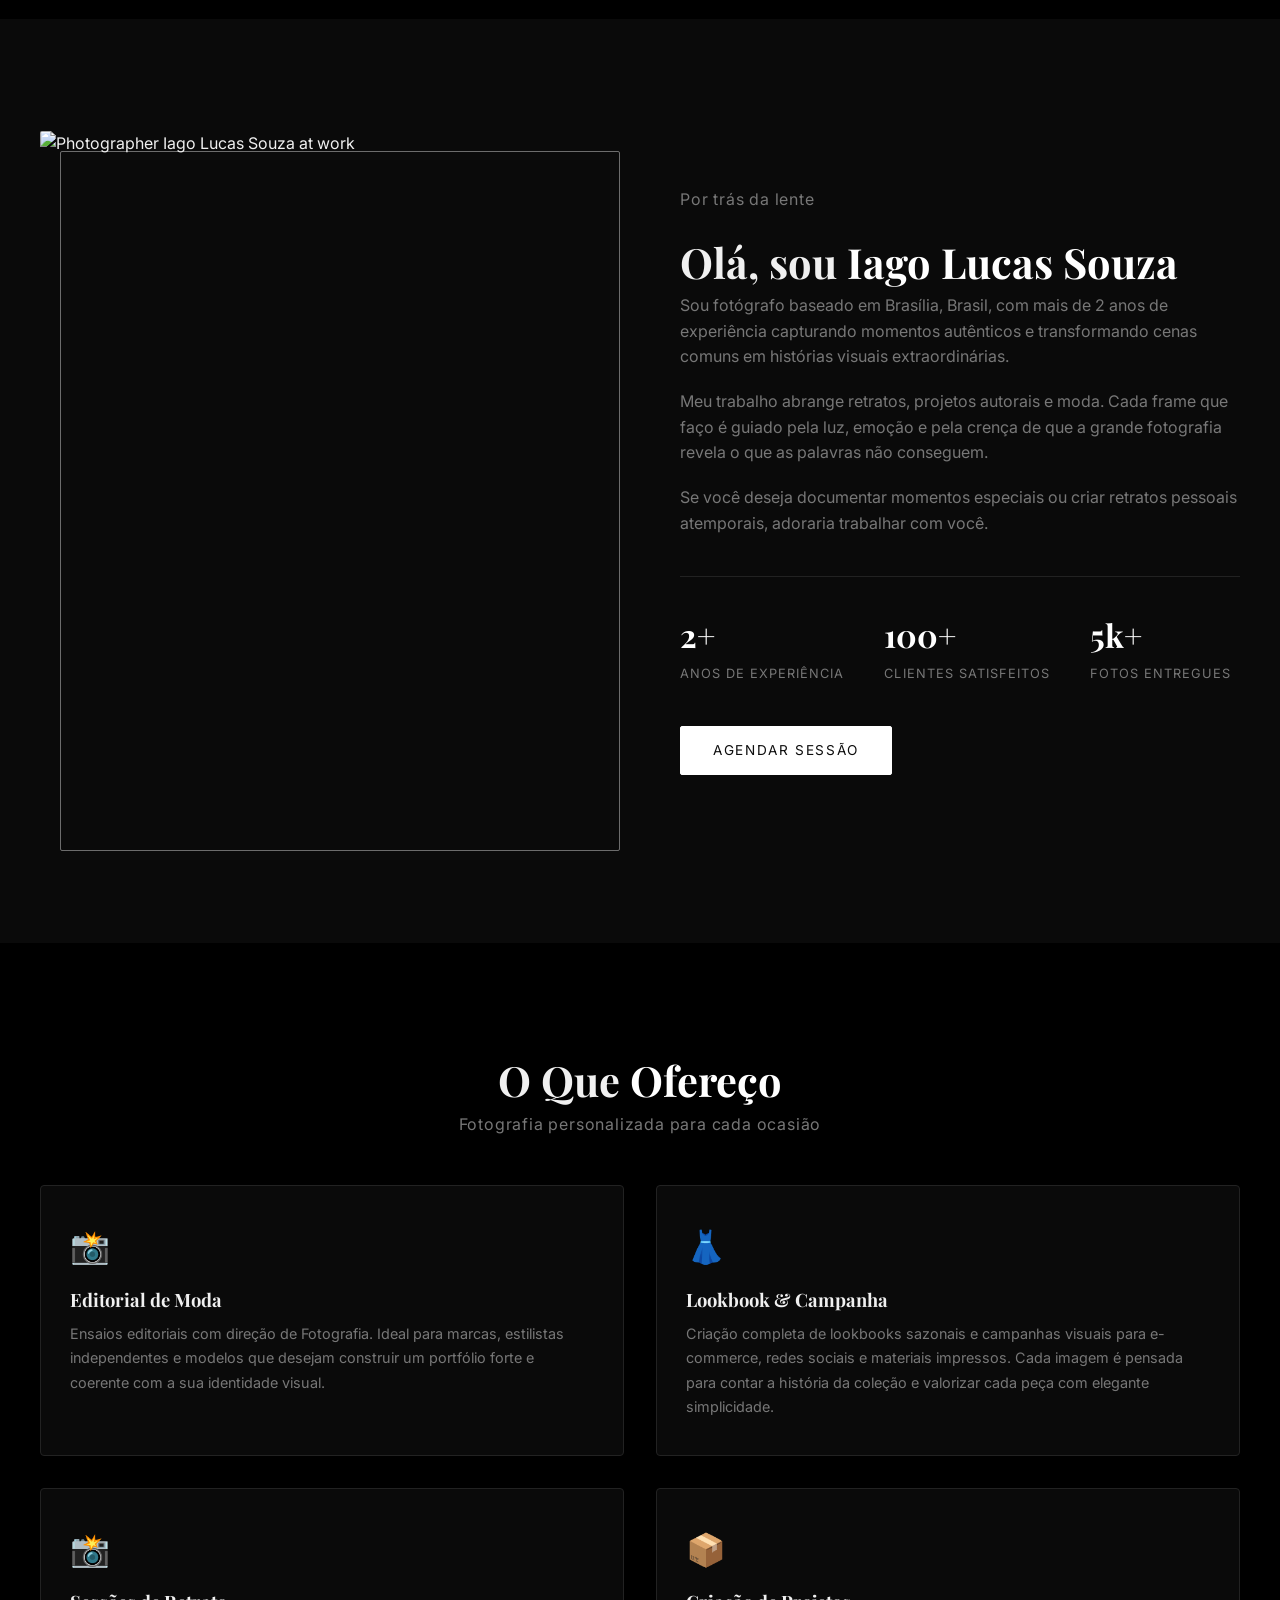
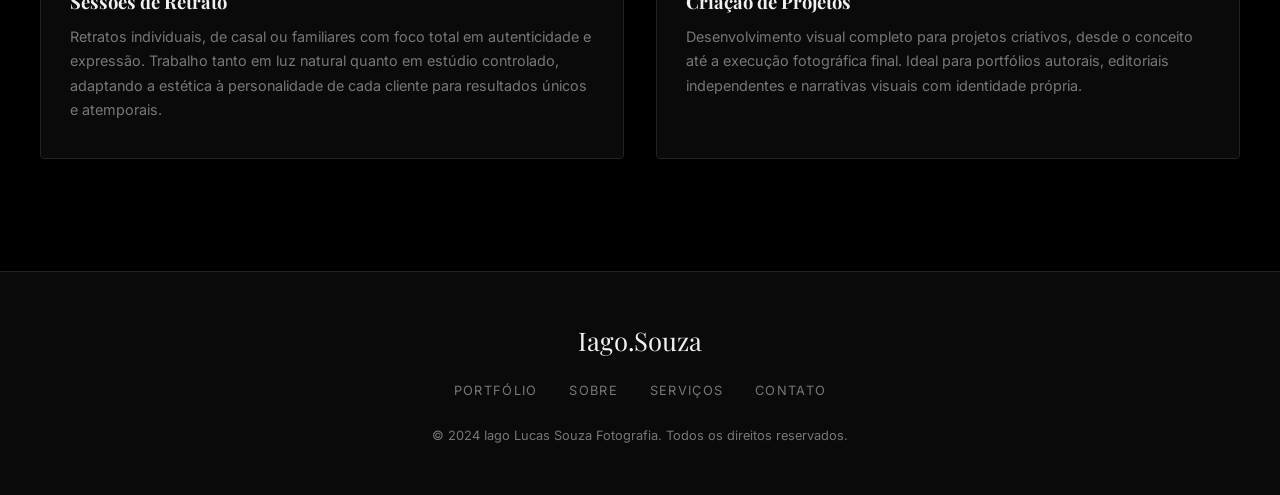
==== commit ece6fa0c: "ss" ====
--- a/index.html
+++ b/index.html
@@ -18,9 +18,9 @@
   <nav class="navbar" id="navbar" aria-label="Navegação principal">
     <a href="index.html" class="navbar__logo">Iago Lucas<span>.</span>Souza</a>
     <ul class="navbar__links" id="navLinks" role="list">
-      <li><a href="portfolio-2.html" class="active">Portfólio</a></li>
-      <li><a href="#about">Sobre</a></li>
-      <li><a href="#services">Serviços</a></li>
+      <li><a href="index.html" class="active">Portfólio</a></li>
+      <li><a href="index.html#about">Sobre</a></li>
+      <li><a href="index.html#services">Serviços</a></li>
       <li><a href="contact.html">Contato</a></li>
     </ul>
     <button class="navbar__toggle" id="navToggle" aria-label="Alternar menu" aria-expanded="false">
@@ -70,7 +70,7 @@
       <div class="gallery-grid" id="galleryGrid">
 
         <div class="gallery-item" data-category="fashion">
-          <img src="https://images.unsplash.com/photo-1509631179647-0177331693ae?w=700&auto=format&fit=crop" alt="Ensaio de moda feminina em estúdio" loading="lazy" />
+          <img src="Imagens/Moda/IMG_0008.jpg" alt="Ensaio de moda feminina em estúdio" loading="lazy" />
           <div class="gallery-item__overlay">
             <h3>Alta Costura</h3>
             <span>Moda</span>
@@ -78,7 +78,7 @@
         </div>
 
         <div class="gallery-item" data-category="fashion">
-          <img src="https://images.unsplash.com/photo-1515886657613-9f3515b0c78f?w=700&auto=format&fit=crop" alt="Modelo em poses de moda urbana" loading="lazy" />
+          <img src="Imagens/Moda/IMG_0029.jpg" alt="Modelo em poses de moda urbana" loading="lazy" />
           <div class="gallery-item__overlay">
             <h3>Moda Urbana</h3>
             <span>Moda</span>
@@ -86,7 +86,7 @@
         </div>
 
         <div class="gallery-item" data-category="fashion">
-          <img src="https://images.unsplash.com/photo-1469334031218-e382a71b716b?w=700&auto=format&fit=crop" alt="Editorial de moda com iluminação dramática" loading="lazy" />
+          <img src="Imagens/Moda/IMG_9227.jpg" alt="Editorial de moda com iluminação dramática" loading="lazy" />
           <div class="gallery-item__overlay">
             <h3>Editorial Noir</h3>
             <span>Moda</span>
@@ -94,7 +94,7 @@
         </div>
 
         <div class="gallery-item" data-category="fashion">
-          <img src="https://images.unsplash.com/photo-1558769132-cb1aea458c5e?w=700&auto=format&fit=crop" alt="Ensaio de moda ao ar livre" loading="lazy" />
+          <img src="Imagens/Moda/IMG_9259.jpg" alt="Ensaio de moda ao ar livre" loading="lazy" />
           <div class="gallery-item__overlay">
             <h3>Moda ao Ar Livre</h3>
             <span>Moda</span>
@@ -102,7 +102,7 @@
         </div>
 
         <div class="gallery-item" data-category="portrait">
-          <img src="https://images.unsplash.com/photo-1531746020798-e6953c6e8e04?w=700&auto=format&fit=crop" alt="Retrato de mulher com luz dourada" loading="lazy" />
+          <img src="Imagens/Retratos/DrPricillaDutra4303 (1).jpg" alt="Retrato" loading="lazy" />
           <div class="gallery-item__overlay">
             <h3>Hora Dourada</h3>
             <span>Retrato</span>
@@ -110,7 +110,7 @@
         </div>
 
         <div class="gallery-item" data-category="portrait">
-          <img src="https://images.unsplash.com/photo-1438761681033-6461ffad8d80?w=700&auto=format&fit=crop" alt="Retrato de perto de mulher sorrindo" loading="lazy" />
+          <img src="Imagens/Retratos/DrPricillaDutra4337.jpg" alt="Retrato" loading="lazy" />
           <div class="gallery-item__overlay">
             <h3>Radiância</h3>
             <span>Retrato</span>
@@ -118,7 +118,7 @@
         </div>
 
         <div class="gallery-item" data-category="portrait">
-          <img src="https://images.unsplash.com/photo-1506794778202-cad84cf45f1d?w=700&auto=format&fit=crop" alt="Retrato masculino em luz natural" loading="lazy" />
+          <img src="Imagens/Retratos/josefrancisco6133.jpg" alt="Retrato" loading="lazy" />
           <div class="gallery-item__overlay">
             <h3>Luz Natural</h3>
             <span>Retrato</span>
@@ -156,7 +156,7 @@
     <div class="about__inner">
 
       <div class="about__image-wrap">
-        <img src="https://images.unsplash.com/photo-1542038784456-1ea8e935640e?w=800&auto=format&fit=crop" alt="Photographer Iago Lucas Souza at work" loading="lazy" />
+        <img src="Imagens/Imagem-Sobre.jpg" alt="Photographer Iago Lucas Souza at work" loading="lazy" />
       </div>
 
       <div class="about__text">
--- a/css/style.css
+++ b/css/style.css
@@ -399,16 +399,6 @@
 
 .gallery-item:hover img {
   transform: scale(1.04);
-}
-
-.gallery-item:hover .gallery-item__overlay {
-  background: rgba(0,0,0,0.6);
-}
-
-.gallery-item:hover .gallery-item__overlay h3,
-.gallery-item:hover .gallery-item__overlay span {
-  opacity: 1;
-  transform: translateY(0);
 }
 
 .portfolio-more {
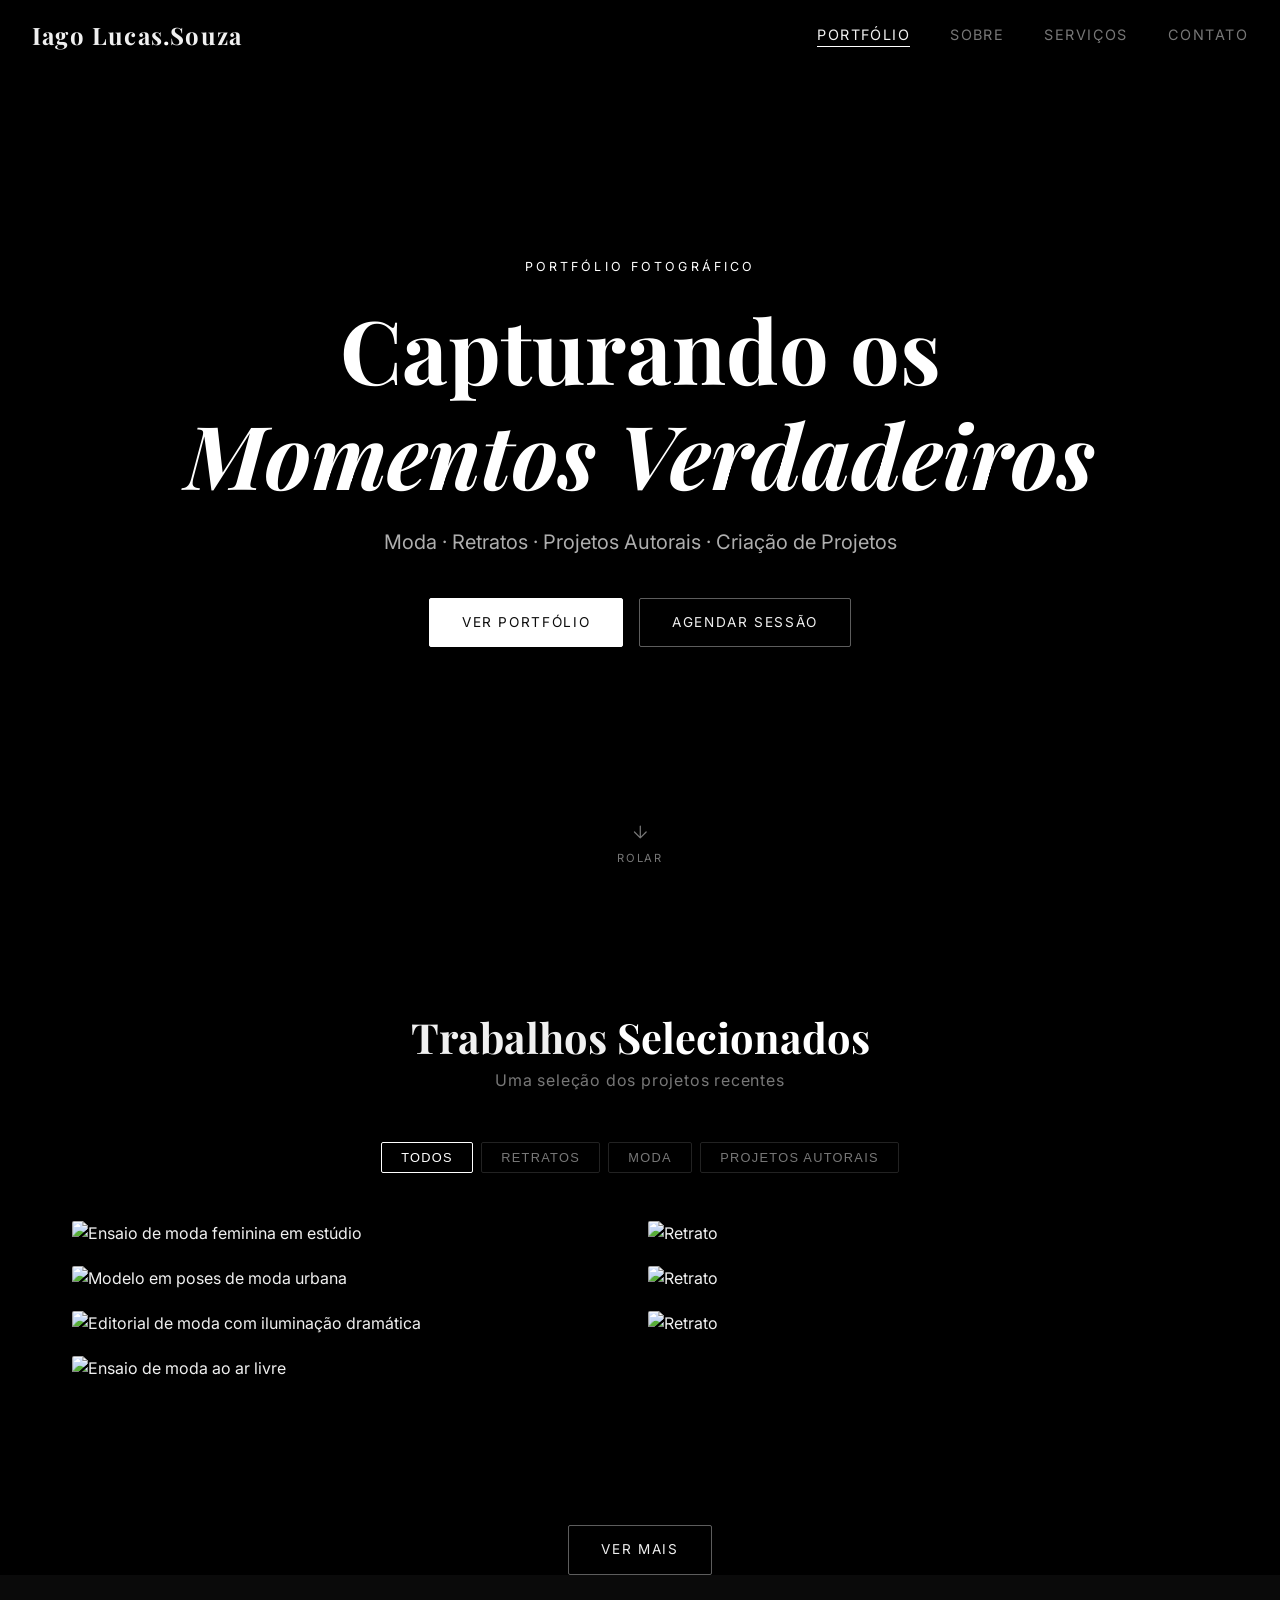
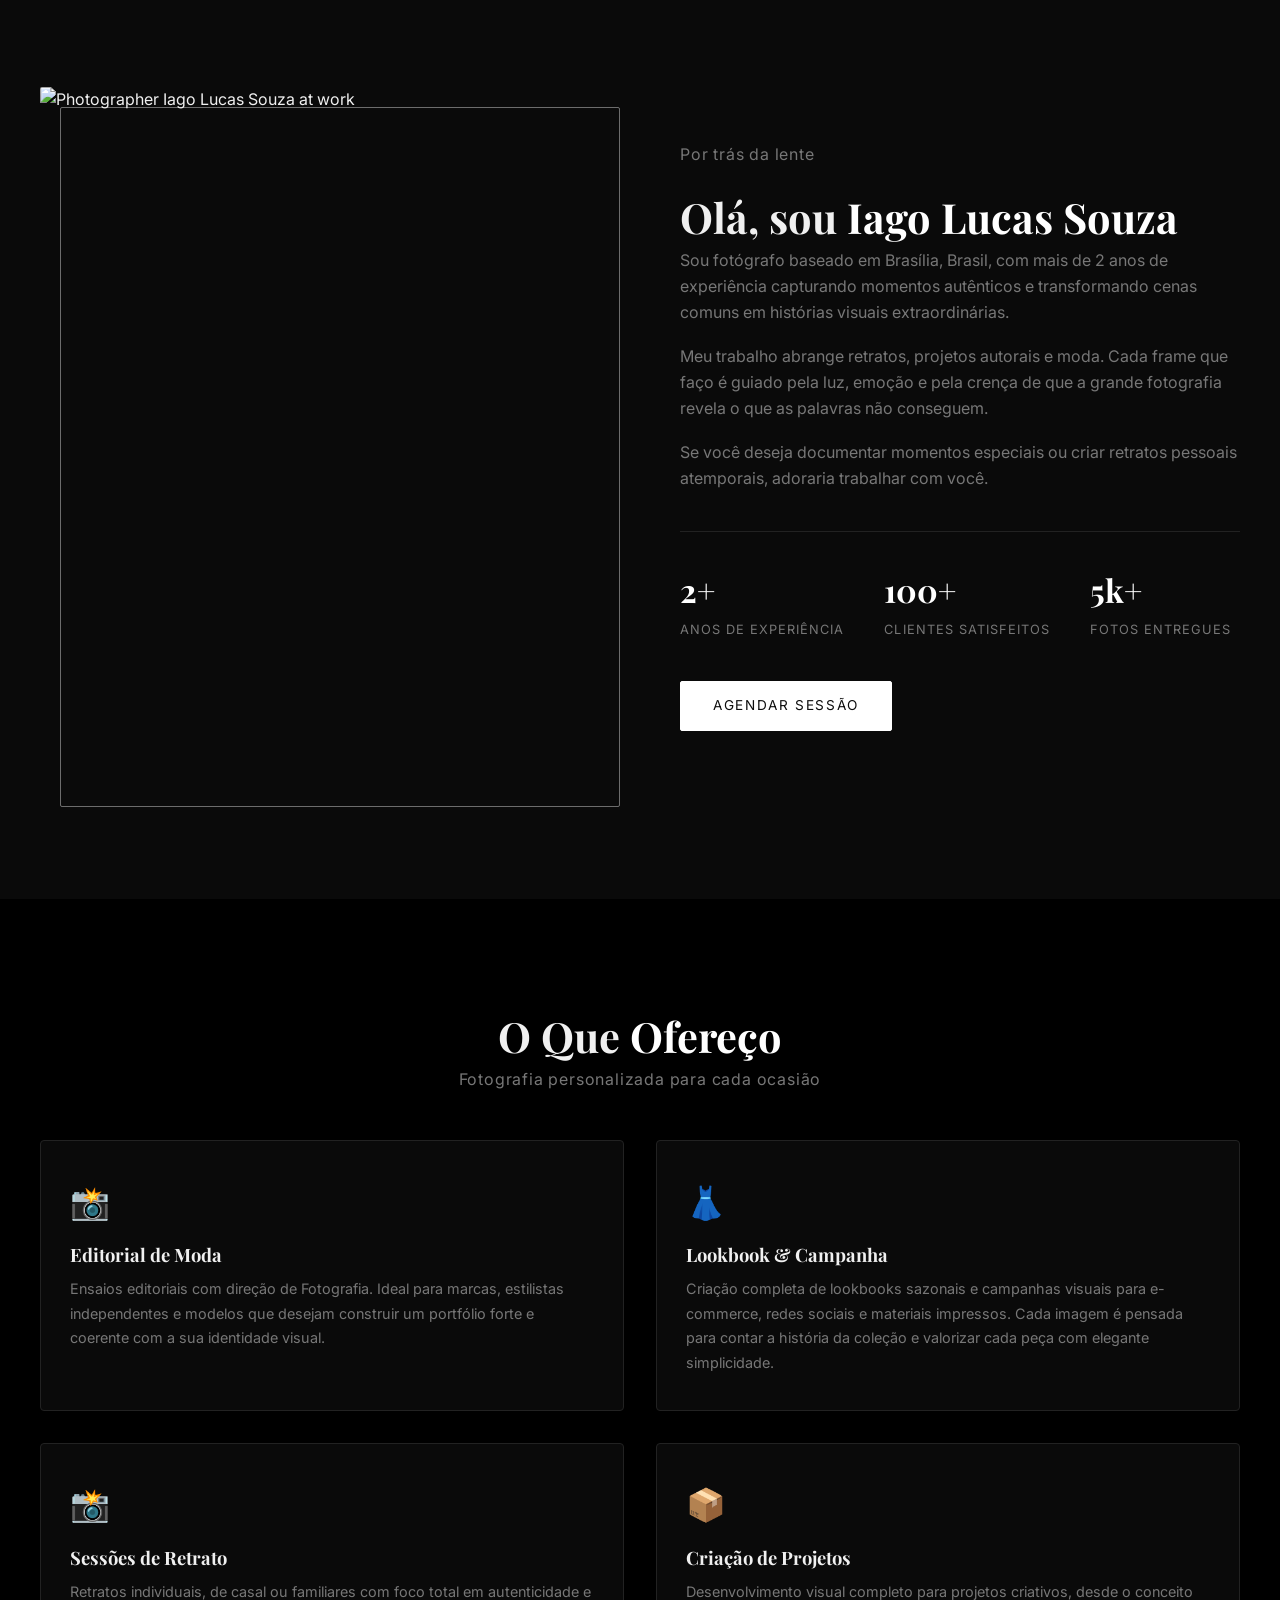
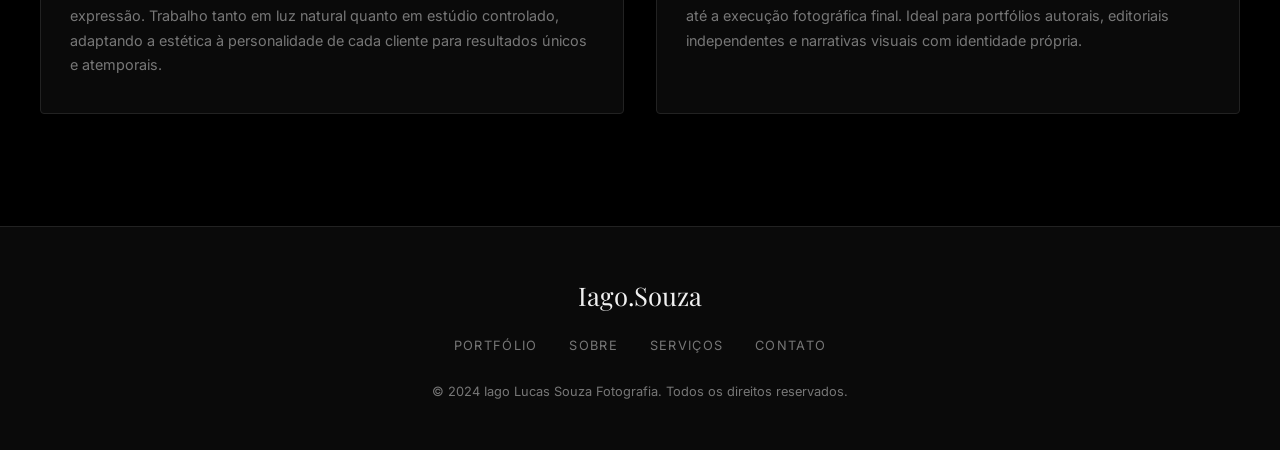
==== commit 4c6f4ddb: "Update index.html" ====
--- a/index.html
+++ b/index.html
@@ -124,21 +124,6 @@
             <span>Retrato</span>
           </div>
         </div>
-
-        <div class="gallery-item" data-category="authorial">
-          <img src="https://images.unsplash.com/photo-1523275335684-37898b6baf30?w=700&auto=format&fit=crop" alt="Projeto autoral com direção visual minimalista" loading="lazy" />
-          <div class="gallery-item__overlay">
-            <h3>Projeto Autoral I</h3>
-            <span>Projetos Autorais</span>
-          </div>
-        </div>
-
-        <div class="gallery-item" data-category="authorial">
-          <img src="https://images.unsplash.com/photo-1585386959984-a4155224a1ad?w=700&auto=format&fit=crop" alt="Criação de projeto com composição editorial" loading="lazy" />
-          <div class="gallery-item__overlay">
-            <h3>Criação de Projeto I</h3>
-            <span>Criação de Projetos</span>
-          </div>
         </div>
 
       </div><!-- /.gallery-grid -->
